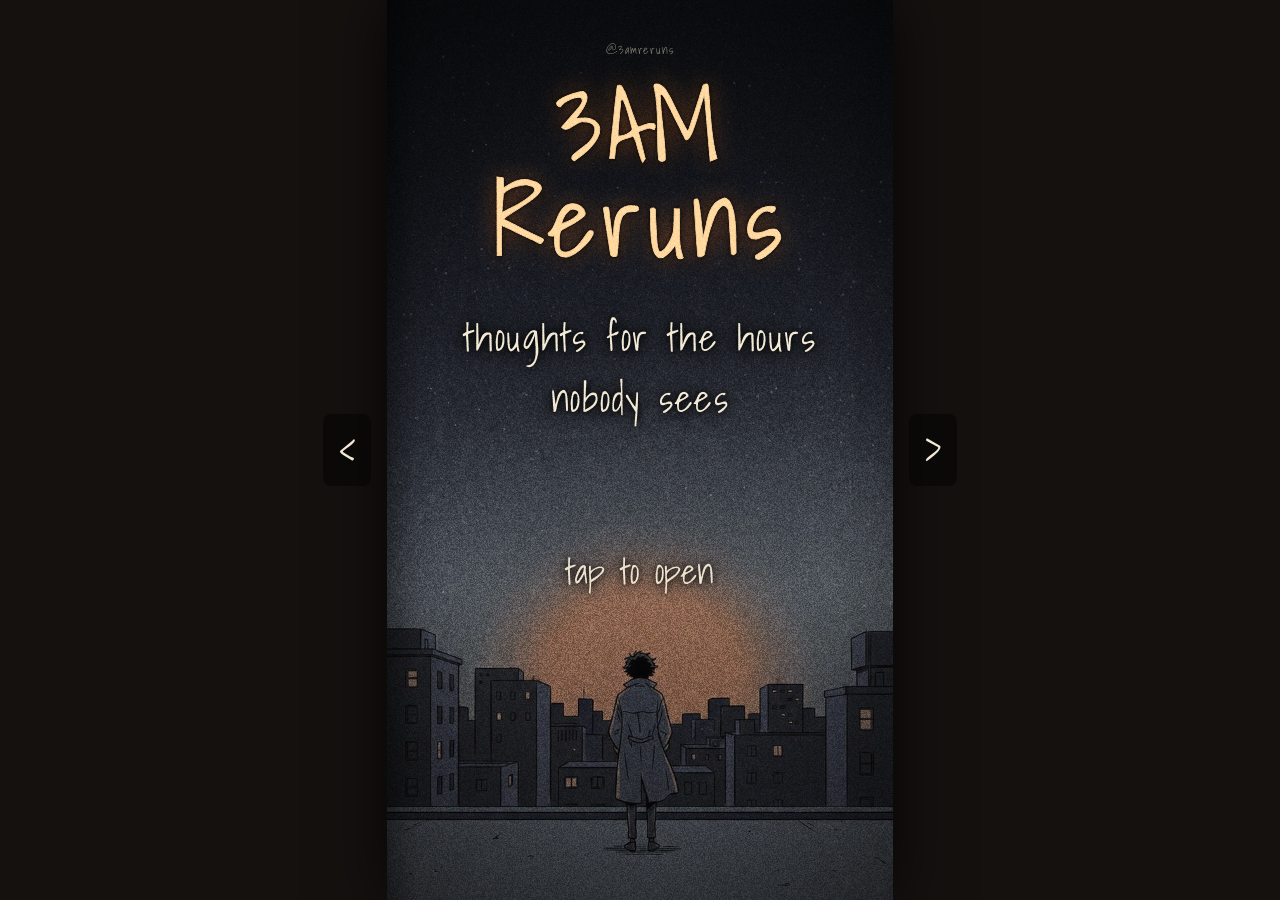
==== index.html @ 2e118e4c "Add 3AM Reruns flip book, vol1 Co-Authored-By: Claude Sonnet 5.5 <noreply@anthropic.com> Claude-Sess" ====
<!doctype html><meta charset="utf-8"><meta name="viewport" content="width=device-width,initial-scale=1"><title>3AM Reruns</title>
<meta http-equiv="refresh" content="0;url=vol1/"><a href="vol1/">Open the book</a>
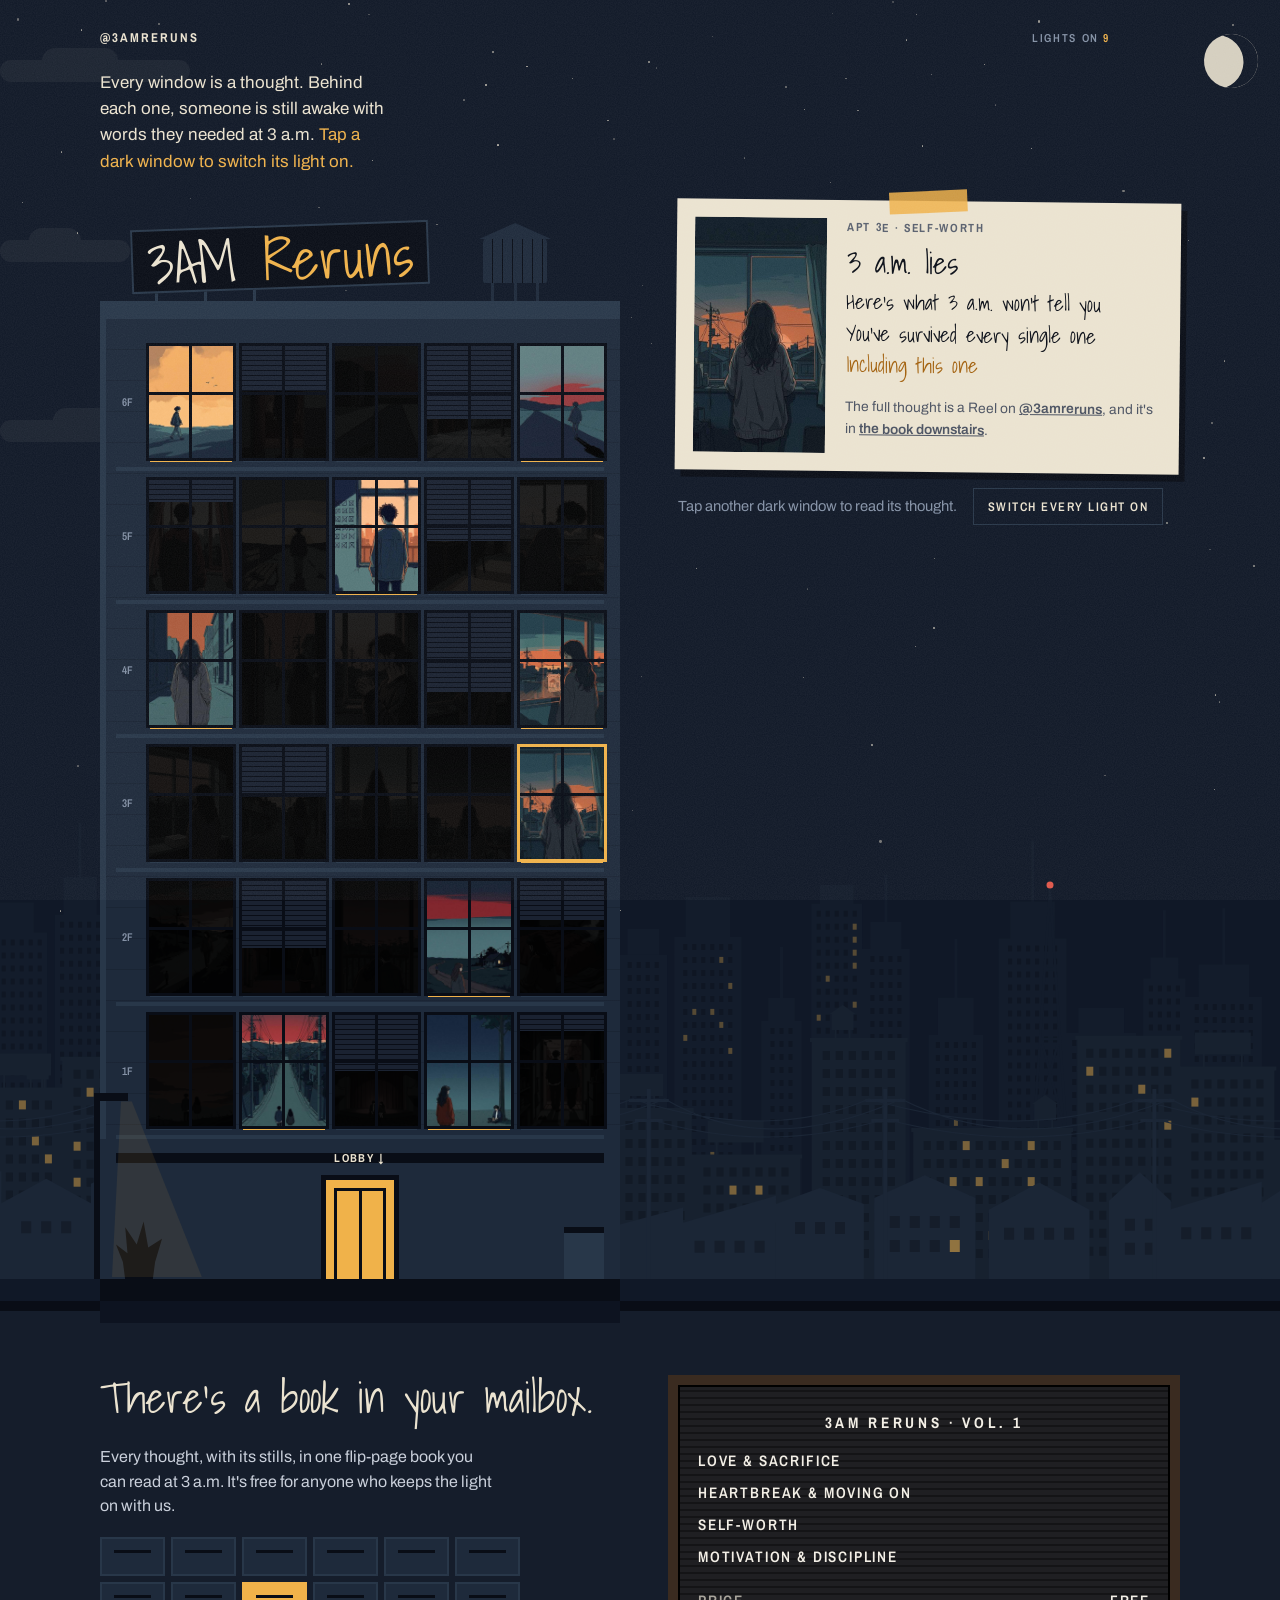
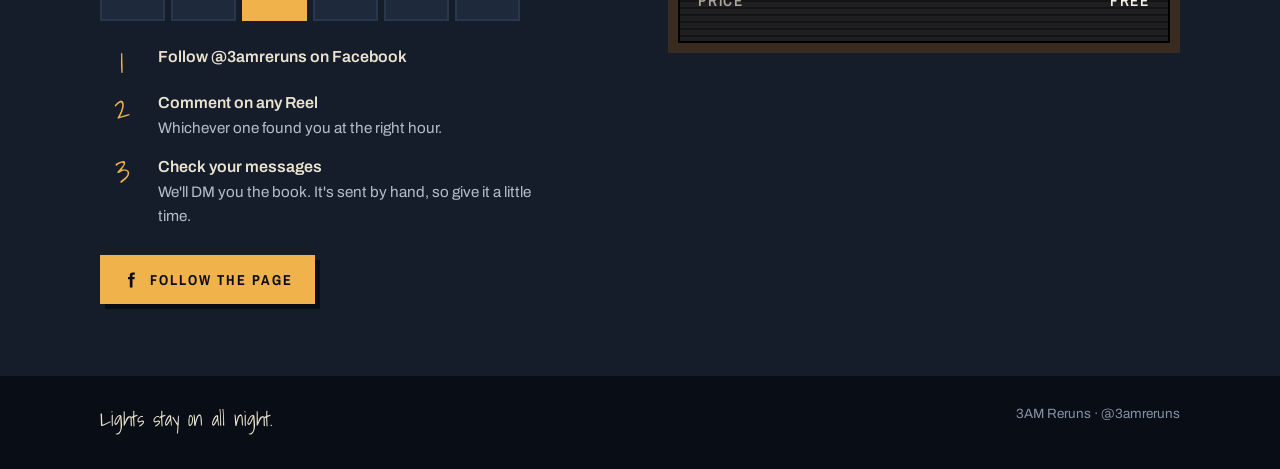
==== commit cf2721cd: "Add 3AM Reruns landing page at the site root Co-Authored-By: Claude Opus 5.5 (1M context) <noreply@a" ====
--- a/index.html
+++ b/index.html
@@ -1,2 +1,470 @@
-<!doctype html><meta charset="utf-8"><meta name="viewport" content="width=device-width,initial-scale=1"><title>3AM Reruns</title>
-<meta http-equiv="refresh" content="0;url=vol1/"><a href="vol1/">Open the book</a>
+<!doctype html>
+<html lang="en">
+<head>
+<meta charset="utf-8">
+<meta name="viewport" content="width=device-width,initial-scale=1,viewport-fit=cover">
+<meta property="og:title" content="3AM Reruns">
+<meta property="og:description" content="Every window holds a thought someone needed at 3 a.m. Follow @3amreruns and comment on a Reel to get the free book.">
+<title>3AM Reruns</title>
+<meta name="description" content="Every window holds a thought someone needed at 3 a.m. Follow @3amreruns and comment on a Reel to get the free book.">
+<link rel="preconnect" href="https://fonts.googleapis.com">
+<link rel="preconnect" href="https://fonts.gstatic.com" crossorigin>
+<link rel="stylesheet" href="https://fonts.googleapis.com/css2?family=Shadows+Into+Light&family=Archivo+Narrow:wght@500;600;700&family=Archivo:wght@400;500;600&display=swap">
+<style>
+/* Layout: one apartment block at night. The windows are the Reels; tap one and its tenant's note slides under your door. The lobby below holds the book. */
+:root{
+  --sky:#101827;      /* night sky, deep navy */
+  --wall:#1e2a3b;     /* building facade, slate */
+  --wall-hi:#283749;  /* lit edge of the facade */
+  --ink:#090d16;      /* window glass, shadows */
+  --paper:#ebe3d0;    /* notes, felt-board letters */
+  --lamp:#f0b24a;     /* the one warm accent: lamplight */
+  --mute:#8592a6;     /* secondary text */
+  --display:"Shadows Into Light","Segoe Print","Bradley Hand",cursive;
+  --body:"Archivo",system-ui,-apple-system,"Segoe UI",sans-serif;
+  --label:"Archivo Narrow","Arial Narrow",system-ui,sans-serif;
+  color-scheme:dark;
+}
+*{box-sizing:border-box}
+html{background:var(--sky)}
+body{background:var(--sky);color:var(--paper);font-family:var(--body);font-size:16px;line-height:1.55;overflow-x:hidden}
+body::after{content:"";position:fixed;inset:0;pointer-events:none;z-index:50;opacity:.07;
+  background-image:url("data:image/svg+xml,%3Csvg xmlns='http://www.w3.org/2000/svg' width='220' height='220'%3E%3Cfilter id='n'%3E%3CfeTurbulence type='fractalNoise' baseFrequency='.9' numOctaves='2' stitchTiles='stitch'/%3E%3CfeColorMatrix values='0 0 0 0 1 0 0 0 0 1 0 0 0 0 1 0 0 0 .9 0'/%3E%3C/filter%3E%3Crect width='100%25' height='100%25' filter='url(%23n)'/%3E%3C/svg%3E")}
+a{color:inherit}
+:focus-visible{outline:2px solid var(--lamp);outline-offset:3px}
+.gut{padding-left:max(16px,env(safe-area-inset-left,0px));padding-right:max(16px,env(safe-area-inset-right,0px))}
+.lbl{font-family:var(--label);font-weight:600;text-transform:uppercase;letter-spacing:.14em;font-size:.72rem;color:var(--mute)}
+
+/* ---------- Sky + intro ---------- */
+.night{position:relative;padding-block:28px 0}
+.backdrop{position:absolute;inset:0;overflow:hidden;pointer-events:none;z-index:0}
+.star{position:absolute;border-radius:50%;background:var(--paper);opacity:var(--o,.5);animation:twinkle var(--d,6s) ease-in-out var(--dl,0s) infinite}
+@keyframes twinkle{0%,100%{opacity:var(--o,.5)}50%{opacity:calc(var(--o,.5) * .25)}}
+.shoot{position:absolute;top:90px;left:62%;width:90px;height:1px;background:linear-gradient(90deg,transparent,var(--paper));opacity:0;transform:rotate(-24deg);animation:shoot 19s linear 6s infinite}
+@keyframes shoot{0%,94%{opacity:0;translate:0 0}95%{opacity:.7}100%{opacity:0;translate:-220px 98px}}
+.cloud{position:absolute;height:22px;background:var(--paper);opacity:.05;border-radius:22px;animation:drift var(--d,160s) linear infinite}
+.cloud::before{content:"";position:absolute;left:22%;top:-12px;width:40%;height:26px;border-radius:26px;background:inherit}
+@keyframes drift{from{transform:translateX(-30vw)}to{transform:translateX(130vw)}}
+.skyline{position:absolute;left:0;right:0;bottom:22px;height:460px;width:100%}
+.skyline .body,.skyline .pole{fill:var(--c)}
+.skyline .dark{fill:var(--ink);opacity:.35}
+.skyline .haze{--c:#131c2b}
+.skyline .mid{--c:#17212f}
+.skyline .near{--c:#1b2636}
+.skyline .haze .w{opacity:.3}
+.skyline .mid .w{opacity:.45}
+.skyline .lattice{fill:none;stroke:var(--c);stroke-width:2.5}
+.skyline .wire{fill:none;stroke:var(--c);stroke-width:1.2}
+.skyline .w{fill:var(--lamp);opacity:.55}
+.skyline .w.blink{animation:winblink var(--d,14s) steps(1) var(--dl,0s) infinite}
+@keyframes winblink{0%,60%{opacity:.55}61%,100%{opacity:0}}
+.skyline .beacon{fill:#e0574a;animation:beacon 2.6s ease-in-out infinite}
+@keyframes beacon{0%,100%{opacity:.85}50%{opacity:.1}}
+.night>.wrap{z-index:1}
+
+.moon{position:absolute;z-index:0;top:34px;right:max(22px,env(safe-area-inset-right,0px));width:54px;height:54px;border-radius:50%;background:var(--paper);box-shadow:inset -14px -4px 0 0 var(--sky);transform:rotate(-20deg);opacity:.9}
+.wrap{max-width:1080px;margin:0 auto;position:relative}
+.top{display:flex;justify-content:space-between;align-items:baseline;gap:12px;flex-wrap:wrap;padding-right:70px}
+.handle{font-family:var(--label);font-weight:700;letter-spacing:.16em;text-transform:uppercase;font-size:.8rem;color:var(--paper);text-decoration:none}
+.count{font-variant-numeric:tabular-nums}
+.count b{color:var(--lamp);font-weight:600}
+.intro{max-width:34ch;margin:22px 0 0;font-size:1.06rem;color:var(--paper);text-wrap:balance}
+.intro em{font-style:normal;color:var(--lamp)}
+
+/* ---------- Stage: building + note ---------- */
+.stage{display:grid;grid-template-columns:minmax(0,1fr);gap:28px;margin-top:26px;align-items:start}
+@media (min-width:860px){.stage{grid-template-columns:minmax(0,520px) minmax(0,1fr);gap:56px}.note-col{position:sticky;top:calc(24px + env(safe-area-inset-top,0px))}}
+
+.building{position:relative;max-width:520px;margin:0 auto;width:100%}
+.roof{position:relative;height:118px}
+.tower{position:absolute;right:14%;bottom:18px;width:64px;height:64px}
+.tower .tank{position:absolute;inset:0 0 18px;background:var(--wall);border-radius:6px 6px 2px 2px;
+  background-image:repeating-linear-gradient(90deg,transparent 0 9px,var(--ink) 9px 10px)}
+.tower .tank::before{content:"";position:absolute;left:-4px;right:-4px;top:-14px;height:16px;background:var(--wall);clip-path:polygon(50% 0,100% 100%,0 100%)}
+.tower .legs{position:absolute;left:8px;right:8px;bottom:0;height:18px;border-left:3px solid var(--wall);border-right:3px solid var(--wall);
+  background:linear-gradient(var(--wall),var(--wall)) center/3px 100% no-repeat}
+.sign{position:absolute;left:6%;bottom:16px;display:flex;flex-direction:column;align-items:flex-start}
+.sign h1{margin:0;font-family:var(--display);font-weight:400;font-size:clamp(2.6rem,9vw,3.6rem);line-height:.9;color:var(--paper);
+  padding:6px 14px 2px;background:var(--ink);border:2px solid var(--wall-hi);transform:rotate(-2deg)}
+.sign h1 span{color:var(--lamp)}
+.sign .posts{display:flex;gap:46px;margin-left:24px}
+.sign .posts i{display:block;width:3px;height:14px;background:var(--wall-hi)}
+.roof::after{content:"";position:absolute;left:0;right:0;bottom:0;height:18px;background:var(--wall-hi)}
+
+.facade{position:relative;background:var(--wall);padding:18px 16px 0;
+  background-image:linear-gradient(90deg,var(--wall-hi) 0 6px,transparent 6px),repeating-linear-gradient(180deg,transparent 0 30px,rgba(9,13,22,.18) 30px 31px)}
+.floor{display:grid;grid-template-columns:24px repeat(5,minmax(0,1fr));gap:9px;align-items:center;padding-block:9px;border-bottom:4px solid var(--wall-hi)}
+.floor .fl{font-family:var(--label);font-weight:600;font-size:.7rem;color:var(--mute);text-align:center;letter-spacing:.05em}
+.win{position:relative;aspect-ratio:3/4;max-width:100%;padding:0;border:0;border-radius:0;background:var(--ink);cursor:pointer;overflow:hidden;
+  box-shadow:0 0 0 3px var(--ink),0 5px 0 -1px var(--wall-hi)}
+.win img{position:absolute;inset:0;width:100%;height:100%;object-fit:cover;filter:brightness(.13) saturate(.25);transition:filter .5s ease}
+.win::before{content:"";position:absolute;inset:0;z-index:2;pointer-events:none;
+  background:linear-gradient(var(--ink),var(--ink)) 50% 0/3px 100% no-repeat,linear-gradient(var(--ink),var(--ink)) 0 42%/100% 3px no-repeat}
+.win::after{content:"";position:absolute;left:0;right:0;top:0;height:var(--blind,0%);background:repeating-linear-gradient(180deg,#1a2231 0 4px,var(--ink) 4px 5px);z-index:1;transition:height .4s ease}
+.win.on img{filter:none}
+.win.on::after{height:0}
+.win.on{box-shadow:0 0 0 3px var(--ink),0 5px 0 -1px var(--lamp)}
+.win.cur{box-shadow:0 0 0 3px var(--lamp),0 5px 0 -1px var(--lamp)}
+.win:hover:not(.on) img{filter:brightness(.3) saturate(.4)}
+.win.flick img{animation:flick .42s steps(1) 1}
+@keyframes flick{0%{filter:brightness(.13)}25%{filter:none}45%{filter:brightness(.2)}65%{filter:none}}
+
+.ground{position:relative;background:var(--wall);padding:14px 16px 0;display:grid;grid-template-columns:1fr auto 1fr;align-items:end;gap:12px}
+.awning{grid-column:1/-1;height:10px;background:var(--ink)}
+.door{width:78px;height:104px;background:var(--lamp);position:relative;border:5px solid var(--ink);border-bottom:0}
+.door::before{content:"";position:absolute;inset:8px 8px 0;border:3px solid var(--ink);border-bottom:0;
+  background:linear-gradient(var(--ink),var(--ink)) 50% 0/3px 100% no-repeat}
+.door b{position:absolute;top:-30px;left:50%;transform:translateX(-50%);font-family:var(--label);font-weight:700;font-size:.72rem;letter-spacing:.12em;color:var(--paper);white-space:nowrap}
+.plant{justify-self:start;width:46px;height:58px;background:var(--ink);clip-path:polygon(20% 100%,80% 100%,85% 70%,100% 30%,70% 45%,60% 0,45% 40%,20% 10%,25% 55%,0 40%,15% 70%)}
+.box{justify-self:end;width:40px;height:52px;background:var(--wall-hi);border-top:6px solid var(--ink)}
+.street{height:22px;background:var(--ink);box-shadow:0 22px 0 0 #0d1320}
+.lamp-post{position:absolute;left:-6px;bottom:22px;width:6px;height:180px;background:var(--ink)}
+.lamp-post::before{content:"";position:absolute;top:-6px;left:0;width:34px;height:8px;background:var(--ink)}
+.lamp-post::after{content:"";position:absolute;top:2px;left:18px;width:90px;height:176px;background:var(--lamp);opacity:.09;clip-path:polygon(10% 0,22% 0,100% 100%,0 100%)}
+
+/* ---------- Note under the door ---------- */
+.note{position:relative;background:var(--paper);color:var(--ink);display:grid;grid-template-columns:minmax(0,132px) minmax(0,1fr);gap:20px;padding:18px;transform:rotate(.6deg);
+  box-shadow:6px 7px 0 0 var(--ink)}
+.note::before{content:"";position:absolute;top:-10px;left:42%;width:78px;height:22px;background:var(--lamp);opacity:.85;transform:rotate(-3deg)}
+.note .still{aspect-ratio:9/16;max-width:100%;background:var(--ink);overflow:hidden}
+.note .still img{width:100%;height:100%;object-fit:cover;display:block}
+.note .meta{display:flex;flex-direction:column;gap:10px;min-width:0}
+.note .apt{font-family:var(--label);font-weight:700;font-size:.74rem;letter-spacing:.14em;text-transform:uppercase;color:#59606e}
+.note h2{margin:0;font-family:var(--display);font-weight:400;font-size:1.9rem;line-height:1.05}
+.note .lines{margin:0;padding:0;list-style:none;font-family:var(--display);font-size:1.32rem;line-height:1.3;display:flex;flex-direction:column;gap:4px}
+.note .lines li:last-child{color:#a2600c}
+.note .more{margin-top:auto;font-size:.86rem;color:#4b5261}
+.note .more a{font-weight:600}
+.hint{margin:16px 2px 0;font-size:.92rem;color:var(--mute);display:flex;gap:16px;flex-wrap:wrap;align-items:center}
+.btn-ghost{font:600 .78rem var(--label);letter-spacing:.12em;text-transform:uppercase;background:none;color:var(--paper);border:1.5px solid var(--wall-hi);padding:9px 14px;cursor:pointer}
+.btn-ghost:hover{border-color:var(--lamp);color:var(--lamp)}
+@media (max-width:420px){.note{grid-template-columns:minmax(0,96px) minmax(0,1fr);gap:14px;padding:14px}.note h2{font-size:1.6rem}.note .lines{font-size:1.18rem}}
+
+/* ---------- Lobby ---------- */
+.lobby{background:#151d2b;margin-top:0;padding-block:64px 72px;border-top:10px solid var(--ink)}
+.lobby .wrap{display:grid;grid-template-columns:minmax(0,1fr);gap:40px}
+@media (min-width:860px){.lobby .wrap{grid-template-columns:minmax(0,1fr) minmax(0,1fr);gap:56px;align-items:start}}
+.lobby h3{margin:0 0 6px;font-family:var(--display);font-weight:400;font-size:clamp(2rem,6vw,2.7rem);line-height:1.05;color:var(--paper);text-wrap:balance}
+.lobby p{margin:0;max-width:44ch;color:#c9cfda}
+
+.board{background:#1a1a1c;padding:22px 20px 26px;border:10px solid #3a2b20;box-shadow:inset 0 0 0 2px #000;
+  background-image:repeating-linear-gradient(180deg,#1f1f22 0 5px,#141416 5px 7px)}
+.board .row{display:flex;justify-content:space-between;gap:12px;font-family:var(--label);font-weight:600;text-transform:uppercase;letter-spacing:.12em;color:#f3efe6;font-size:clamp(.78rem,2.6vw,.95rem);line-height:2.1}
+.board .row span:last-child{font-variant-numeric:tabular-nums;color:#f3efe6}
+.board .row.head{justify-content:center;font-weight:700;letter-spacing:.24em;margin-bottom:6px}
+.board .row.gap{height:12px}
+.board .row.dim{color:#a9a59c}
+
+.mail{display:flex;flex-direction:column;gap:18px}
+.boxes{display:grid;grid-template-columns:repeat(6,minmax(0,1fr));gap:6px;max-width:420px}
+.boxes i{aspect-ratio:5/3;background:var(--wall);border:2px solid var(--wall-hi);position:relative}
+.boxes i::after{content:"";position:absolute;left:20%;right:20%;top:30%;height:3px;background:var(--ink)}
+.boxes i.yours{background:var(--lamp);border-color:var(--lamp)}
+.boxes i.yours::after{background:var(--ink)}
+.steps{list-style:none;margin:6px 0 0;padding:0;display:flex;flex-direction:column;gap:14px;max-width:460px}
+.steps li{display:grid;grid-template-columns:44px minmax(0,1fr);gap:14px;align-items:start}
+.steps .n{font-family:var(--display);font-size:2rem;line-height:1;color:var(--lamp);text-align:center}
+.steps strong{display:block;font-weight:600;color:var(--paper)}
+.steps span{color:#b6bdca;font-size:.95rem}
+.cta{display:inline-flex;align-items:center;gap:10px;align-self:flex-start;margin-top:8px;background:var(--lamp);color:var(--ink);text-decoration:none;
+  font:700 .9rem var(--label);letter-spacing:.14em;text-transform:uppercase;padding:15px 22px;box-shadow:5px 5px 0 0 var(--ink);transition:transform .15s ease,box-shadow .15s ease}
+.cta:hover{transform:translate(-2px,-2px);box-shadow:7px 7px 0 0 var(--ink)}
+.cta svg{width:18px;height:18px}
+
+@media (max-width:859px){
+  .mail{align-items:center;text-align:center}
+  .mail p{margin-inline:auto}
+  .boxes{width:100%;margin-inline:auto}
+  .steps{text-align:left;width:fit-content;max-width:100%;margin-inline:auto}
+  .cta{align-self:center}
+}
+footer{padding-block:28px 34px;background:var(--ink);color:var(--mute);font-size:.84rem}
+footer .wrap{display:flex;justify-content:space-between;gap:12px;flex-wrap:wrap}
+footer .sig{font-family:var(--display);font-size:1.25rem;color:var(--paper)}
+
+@media (max-width:640px){.moon{top:10px;width:40px;height:40px;box-shadow:inset -10px -3px 0 0 var(--sky)}.lamp-post{display:none}}
+@media (prefers-reduced-motion:reduce){*{transition:none!important;animation:none!important}}
+</style>
+<style>html{color-scheme:dark}body{margin:0}img{max-width:100%}[hidden]{display:none!important}:root{padding-top:env(safe-area-inset-top,0px);padding-bottom:env(safe-area-inset-bottom,0px)}</style>
+</head>
+<body>
+
+
+<div class="night gut">
+  <div class="backdrop" id="backdrop" aria-hidden="true"></div>
+  <div class="moon" aria-hidden="true"></div>
+  <div class="wrap">
+    <div class="top">
+      <a class="handle" href="https://www.facebook.com/3amreruns" target="_blank" rel="noopener">@3amreruns</a>
+      <span class="lbl count" aria-live="polite">Lights on <b id="lit">0</b></span>
+    </div>
+    <p class="intro">Every window is a thought. Behind each one, someone is still awake with words they needed at 3 a.m. <em>Tap a dark window to switch its light on.</em></p>
+
+    <div class="stage">
+      <div class="building" role="group" aria-label="The building: one thought in each apartment">
+        <div class="roof" aria-hidden="false">
+          <div class="sign"><h1>3AM <span>Reruns</span></h1><div class="posts" aria-hidden="true"><i></i><i></i><i></i></div></div>
+          <div class="tower" aria-hidden="true"><div class="tank"></div><div class="legs"></div></div>
+        </div>
+        <div class="facade" id="facade"></div>
+        <div class="ground" aria-hidden="true">
+          <div class="awning"></div>
+          <div class="plant"></div>
+          <div class="door"><b>LOBBY ↓</b></div>
+          <div class="box"></div>
+        </div>
+        <div class="street" aria-hidden="true"></div>
+        <div class="lamp-post" aria-hidden="true"></div>
+      </div>
+
+      <div class="note-col">
+        <article class="note" id="note" aria-live="polite">
+          <div class="still"><img id="n-img" alt=""></div>
+          <div class="meta">
+            <div class="apt" id="n-apt"></div>
+            <h2 id="n-title"></h2>
+            <ul class="lines" id="n-lines"></ul>
+            <p class="more" id="n-more">The full thought is a Reel on <a href="https://www.facebook.com/3amreruns" target="_blank" rel="noopener">@3amreruns</a>, and it's in <a href="#lobby">the book downstairs</a>.</p>
+          </div>
+        </article>
+        <div class="hint">
+          <span id="hint-text">Tap another dark window to read its thought.</span>
+          <button class="btn-ghost" id="all" type="button">Switch every light on</button>
+        </div>
+      </div>
+    </div>
+  </div>
+</div>
+
+<section class="lobby gut" id="lobby" aria-labelledby="lobby-h">
+  <div class="wrap">
+    <div class="mail">
+      <h3 id="lobby-h">There's a book in your mailbox.</h3>
+      <p>Every thought, with its stills, in one flip-page book you can read at 3 a.m. It's free for anyone who keeps the light on with us.</p>
+      <div class="boxes" aria-hidden="true"><i></i><i></i><i></i><i></i><i></i><i></i><i></i><i></i><i class="yours"></i><i></i><i></i><i></i></div>
+      <ol class="steps">
+        <li><span class="n">1</span><div><strong>Follow @3amreruns on Facebook</strong></div></li>
+        <li><span class="n">2</span><div><strong>Comment on any Reel</strong><span>Whichever one found you at the right hour.</span></div></li>
+        <li><span class="n">3</span><div><strong>Check your messages</strong><span>We'll DM you the book. It's sent by hand, so give it a little time.</span></div></li>
+      </ol>
+      <a class="cta" href="https://www.facebook.com/3amreruns" target="_blank" rel="noopener">
+        <svg viewBox="0 0 24 24" fill="currentColor" aria-hidden="true"><path d="M14 8V6.2c0-.8.2-1.2 1.4-1.2H17V2h-2.6C11.3 2 10.4 3.6 10.4 6v2H8v3h2.4v11H14V11h2.6l.4-3z"/></svg>
+        Follow the page
+      </a>
+    </div>
+    <div class="board" aria-label="Building directory: the chapters of the book">
+      <div class="row head">3AM Reruns · Vol. 1</div>
+      <div class="row"><span>Love &amp; Sacrifice</span></div>
+      <div class="row"><span>Heartbreak &amp; Moving On</span></div>
+      <div class="row"><span>Self-Worth</span></div>
+      <div class="row"><span>Motivation &amp; Discipline</span></div>
+      <div class="row gap"></div>
+      <div class="row dim"><span>Price</span><span>Free</span></div>
+    </div>
+  </div>
+</section>
+
+<footer class="gut">
+  <div class="wrap">
+    <span class="sig">Lights stay on all night.</span>
+    <span>3AM Reruns · @3amreruns</span>
+  </div>
+</footer>
+
+<script>
+const POEMS = [{"id":"01","theme":"Self-worth","title":"Nobody is coming","lines":["That sounds sad","Until you realize what it means","You're free"]},{"id":"02","theme":"Self-worth","title":"Wrong room","lines":["You were just in the wrong room","The right room won't ask you to shrink","Their too much is someone's enough"]},{"id":"03","theme":"Self-worth","title":"Why you stayed","lines":["That wasn't love","It was erosion","The right person won't need convincing"]},{"id":"04","theme":"Heartbreak","title":"The trailer","lines":["The real movie showed up later","And you stayed anyway","Stop grieving a trailer"]},{"id":"05","theme":"Heartbreak","title":"Closure","lines":["So write your own","And let the last line be:","I chose me"]},{"id":"06","theme":"Heartbreak","title":"Nobody claps","lines":["You laugh again without checking their story","Nobody claps","But that's the day you won"]},{"id":"07","theme":"Heartbreak","title":"The lesson","lines":["Some people come as lessons","They teach you what you'll never accept again","Thank them. Then block them."]},{"id":"08","theme":"Success","title":"Recipe for success","lines":["Stay quiet while it's working","Let them call it luck","You'll know it was a thousand Tuesdays"]},{"id":"09","theme":"Discipline","title":"The guest","lines":["Discipline lives here","It does the dishes on the days you don't feel like it","Stop waiting for the guest"]},{"id":"10","theme":"Success","title":"Overnight","lines":["Then they call it overnight","Let them talk","Overnight took six years of nights"]},{"id":"11","theme":"Heartbreak","title":"Reading it right","lines":["It went exactly like them","You just read it with hope","Tonight, read it like a stranger would"]},{"id":"12","theme":"Self-worth","title":"The discount","lines":["And you've been charging nothing","Raise your price","Watch who suddenly can't afford you"]},{"id":"13","theme":"Discipline","title":"Future you","lines":["Tired of nobody noticing","Future you is smiling right now","Because they know you didn't quit"]},{"id":"14","theme":"Heartbreak","title":"The first call","lines":["So tell someone else","Then someone else again","One day they won't even be second"]},{"id":"15","theme":"Self-worth","title":"Age seven","lines":["Every \"I'm so stupid\"","Every \"I'm not enough\"","She's still listening"]},{"id":"16","theme":"Success","title":"The quiet year","lines":["They'll ask where you went","Don't explain","Let them find out with everyone else"]},{"id":"17","theme":"Heartbreak","title":"Almost","lines":["Because you finish their sentences","Stop finishing them","Almost is just a polite no"]},{"id":"18","theme":"Discipline","title":"Kept promises","lines":["Each one teaches you something","That your word means nothing","Confidence is just promises kept"]},{"id":"19","theme":"Self-worth","title":"Who goes quiet","lines":["Some are just keeping score","Keep winning anyway","Their silence is the loudest applause"]},{"id":"20","theme":"Self-worth","title":"3 a.m. lies","lines":["Here's what 3 a.m. won't tell you","You've survived every single one","Including this one"]},{"id":"21","theme":"Heartbreak","title":"Done loving alone","lines":["It still wasn't enough to keep you","I'm not sorry I loved you","I'm just done loving for two"]},{"id":"22","theme":"Heartbreak","title":"My fingers remember","lines":["My fingers still remember it","Healing isn't a straight line","Some nights it still leads back to you"]},{"id":"23","theme":"Love","title":"Staying","lines":["Some days leaving looks easier","But easy was never the promise","Staying is the love story nobody films"]},{"id":"24","theme":"Heartbreak","title":"The porch light","lines":["So you never had to hurry home","Tonight I turned it off","Not to punish you, just to sleep"]},{"id":"25","theme":"Heartbreak","title":"Your side","lines":["And I'm still not okay","I still sleep on my side of the bed","Like your side is still yours"]},{"id":"26","theme":"Love","title":"What it costs","lines":["People call that losing yourself","I call it choosing you","What costs nothing is worth nothing"]},{"id":"27","theme":"Discipline","title":"Luck","lines":["And they'll call it luck","Let them","Luck doesn't wake up at 5 a.m."]},{"id":"28","theme":"Self-worth","title":"Your circle","lines":["Then notice who still calls","That's your circle","Everyone else was an audience"]},{"id":"29","theme":"Self-worth","title":"Stopped bending","lines":["Now you have boundaries","And suddenly you've \"changed\"","You just stopped bending"]},{"id":"30","theme":"Success","title":"Someday","lines":["Someday you'll say what you mean","Someday isn't on any calendar","Today is"]}];
+const LIT0 = ["20","01","08","24","15","27","11","29","05"];
+const facade = document.getElementById('facade');
+const units = "ABCDE";
+const wins = {};
+let cur = null;
+const reduce = matchMedia('(prefers-reduced-motion: reduce)').matches;
+const blinds = [0,40,0,65,0,20,0,0,55,0,30,0,0,70,0,0,45,0,0,25,0,60,0,0,35,0,0,50,0,15];
+
+for (let f = 0; f < 6; f++) {
+  const row = document.createElement('div');
+  row.className = 'floor';
+  const floorNo = 6 - f;
+  row.innerHTML = `<span class="fl" aria-hidden="true">${floorNo}F</span>`;
+  for (let u = 0; u < 5; u++) {
+    const i = f * 5 + u, p = POEMS[i];
+    p.apt = floorNo + units[u];
+    const b = document.createElement('button');
+    b.type = 'button';
+    b.className = 'win';
+    b.id = 'w' + p.id;
+    b.style.setProperty('--blind', blinds[i] + '%');
+    b.setAttribute('aria-label', `Apartment ${p.apt}: ${p.title}`);
+    b.innerHTML = `<img src="img/${p.id}.jpg" alt="" loading="${f < 3 ? 'eager' : 'lazy'}" decoding="async">`;
+    b.addEventListener('click', () => open(p, true));
+    row.appendChild(b);
+    wins[p.id] = b;
+  }
+  facade.appendChild(row);
+}
+
+const litCount = () => document.querySelectorAll('.win.on').length;
+function updateCount() {
+  const n = litCount();
+  document.getElementById('lit').textContent = n;
+  if (n === POEMS.length) {
+    document.getElementById('hint-text').innerHTML = 'Every light is on. The whole building is in <a href="#lobby">the book downstairs</a>.';
+    document.getElementById('all').hidden = true;
+  }
+}
+function light(id, animate) {
+  const w = wins[id];
+  if (w.classList.contains('on')) return;
+  w.classList.add('on');
+  w.setAttribute('aria-pressed', 'true');
+  if (animate && !reduce) { w.classList.remove('flick'); void w.offsetWidth; w.classList.add('flick'); }
+}
+function open(p, fromTap) {
+  light(p.id, fromTap);
+  if (cur) cur.classList.remove('cur');
+  cur = wins[p.id]; cur.classList.add('cur');
+  document.getElementById('n-img').src = `img/${p.id}.jpg`;
+  document.getElementById('n-apt').textContent = `Apt ${p.apt} · ${p.theme}`;
+  document.getElementById('n-title').textContent = p.title;
+  const ul = document.getElementById('n-lines');
+  ul.innerHTML = '';
+  p.lines.forEach(l => { const li = document.createElement('li'); li.textContent = l; ul.appendChild(li); });
+  updateCount();
+  if (fromTap && matchMedia('(max-width: 859px)').matches) {
+    const r = document.getElementById('note').getBoundingClientRect();
+    if (r.top > innerHeight - 120) document.getElementById('note').scrollIntoView({behavior: reduce ? 'auto' : 'smooth', block: 'center'});
+  }
+}
+
+document.getElementById('all').addEventListener('click', () => {
+  const dark = POEMS.filter(p => !wins[p.id].classList.contains('on'));
+  let delay = 0;
+  if (matchMedia('(max-width: 859px)').matches) {
+    document.querySelector('.building').scrollIntoView({behavior: reduce ? 'auto' : 'smooth', block: 'start'});
+    delay = reduce ? 0 : 600;
+  }
+  dark.forEach((p, k) => setTimeout(() => { light(p.id, true); updateCount(); }, delay + (reduce ? 0 : k * 90)));
+});
+document.addEventListener('click', e => {
+  if (!e.target.closest('a[href="#lobby"]')) return;
+  e.preventDefault();
+  document.getElementById('lobby').scrollIntoView({behavior: reduce ? 'auto' : 'smooth'});
+});
+Object.values(wins).forEach(w => w.setAttribute('aria-pressed', 'false'));
+LIT0.forEach(id => light(id, false));
+open(POEMS.find(p => p.id === '20'), false);
+
+
+
+(function backdrop(){
+  const bd = document.getElementById('backdrop');
+  const H = Math.max(document.querySelector('.night').offsetHeight, 900);
+  const rnd = (a,b) => a + Math.random()*(b-a);
+  const frag = document.createDocumentFragment();
+  for (let i = 0; i < 90; i++) {
+    const s = document.createElement('i');
+    const top = Math.pow(Math.random(), 1.6) * H * .7;
+    const size = Math.random() < .8 ? rnd(1,1.8) : rnd(2,2.6);
+    s.className = 'star';
+    s.style.cssText = `left:${rnd(0,100)}%;top:${top}px;width:${size}px;height:${size}px;--o:${rnd(.25,.75).toFixed(2)};--d:${rnd(4,10).toFixed(1)}s;--dl:-${rnd(0,10).toFixed(1)}s`;
+    frag.appendChild(s);
+  }
+  [[60,190,170],[240,130,230],[420,240,300]].forEach(([top,w,d],k) => {
+    const c = document.createElement('i');
+    c.className = 'cloud';
+    c.style.cssText = `top:${top}px;left:0;width:${w}px;--d:${d}s;animation-delay:-${k*70}s`;
+    frag.appendChild(c);
+  });
+  const sh = document.createElement('i'); sh.className = 'shoot'; frag.appendChild(sh);
+
+  // skyline: three flat layers (haze towers, mid offices, near houses + utility poles)
+  const NS = 'http://www.w3.org/2000/svg';
+  const svg = document.createElementNS(NS, 'svg');
+  svg.setAttribute('class', 'skyline');
+  svg.setAttribute('viewBox', '0 0 1600 460');
+  svg.setAttribute('preserveAspectRatio', 'xMidYMax slice');
+  const el = (tag, attrs, parent) => { const n = document.createElementNS(NS, tag); for (const k in attrs) n.setAttribute(k, attrs[k]); (parent || svg).appendChild(n); return n; };
+  let seed = 11; const pr = () => (seed = (seed * 16807) % 2147483647) / 2147483647;
+  const R = (x, y, w, h) => `M${x.toFixed(1)} ${y.toFixed(1)}h${w.toFixed(1)}v${h.toFixed(1)}h${(-w).toFixed(1)}z`;
+  const B = 460;
+
+  function layer(name, opts) {
+    const g = el('g', {class: 'layer ' + name});
+    let body = '', dark = '';
+    const lit = [];
+    const windows = (x, y, w, h, cw, ch, gx, gy, rate) => {
+      const cols = Math.floor((w - gx) / (cw + gx)), rows = Math.floor((h - gy * 2) / (ch + gy));
+      const ox = x + (w - cols * (cw + gx) + gx) / 2;
+      for (let r = 0; r < rows; r++) for (let c = 0; c < cols; c++) {
+        const wx = ox + c * (cw + gx), wy = y + gy + r * (ch + gy);
+        if (pr() < rate) lit.push([wx, wy, cw, ch]); else dark += R(wx, wy, cw, ch);
+      }
+    };
+    let x = opts.start;
+    while (x < 1640) {
+      const t = opts.pick();
+      const w = t.w(), h = t.h(), y = B - h;
+      body += R(x, y, w, h);
+      const rate = [0, .03, .08, .16][Math.floor(pr() * 4)];
+      if (t.kind === 'tower') {
+        const sw = w * .66, sh = 18 + pr() * 22;
+        body += R(x + (w - sw) / 2, y - sh, sw, sh);
+        if (pr() < .6) body += R(x + w / 2 - 1.5, y - sh - 40 - pr() * 30, 3, 40 + 30);
+        windows(x, y, w, h, 4, 6, 5, 7, rate);
+      } else if (t.kind === 'office') {
+        if (pr() < .5) { // water tank on legs
+          const tx = x + 8 + pr() * (w - 40);
+          body += R(tx, y - 24, 22, 16) + `M${tx - 2} ${y - 24}l13 -9l13 9z` + R(tx + 3, y - 8, 2, 8) + R(tx + 17, y - 8, 2, 8);
+        }
+        if (pr() < .35) { // billboard frame
+          const bx = x + 6 + pr() * (w - 70);
+          body += R(bx, y - 34, 56, 22) + R(bx + 8, y - 12, 2, 12) + R(bx + 46, y - 12, 2, 12);
+        }
+        body += R(x - 2, y, w + 4, 4);
+        windows(x, y + 4, w, h - 4, 7, 9, 6, 9, rate);
+      } else { // house: slanted or gable roof, AC unit
+        const peak = 14 + pr() * 16;
+        body += pr() < .5 ? `M${x} ${y}L${x + w / 2} ${y - peak}L${x + w} ${y}z` : `M${x} ${y}L${x + w} ${y - peak}L${x + w} ${y}z`;
+        if (pr() < .5) body += R(x + w * .65, y + 10, 12, 9);
+        windows(x, y + 6, w, h - 6, 10, 12, 10, 12, rate * 1.6);
+      }
+      x += w + (pr() < opts.gapChance ? 4 + pr() * 18 : 0);
+    }
+    el('path', {d: body, class: 'body'}, g);
+    el('path', {d: dark, class: 'dark'}, g);
+    lit.forEach(([wx, wy, cw, ch]) => {
+      const r = el('rect', {x: wx.toFixed(1), y: wy.toFixed(1), width: cw, height: ch, class: 'w'}, g);
+      if (pr() < .15) { r.classList.add('blink'); r.style.setProperty('--d', (10 + pr() * 16).toFixed(1) + 's'); r.style.setProperty('--dl', '-' + (pr() * 20).toFixed(1) + 's'); }
+    });
+    return g;
+  }
+
+  layer('haze', {start: -10, gapChance: .55, pick: () => ({kind: 'tower', w: () => 34 + pr() * 46, h: () => 230 + pr() * 190})});
+  // radio tower with a slow red beacon
+  const rg = el('g', {class: 'layer haze'});
+  const tx = 1210, top = 70;
+  el('path', {class: 'lattice', d: `M${tx - 26} ${B}L${tx} ${top}L${tx + 26} ${B}M${tx - 20} ${B - 70}h40M${tx - 15} ${B - 150}h30M${tx - 9} ${B - 240}h18M${tx - 5} ${B - 310}h10M${tx - 20} ${B - 70}L${tx + 15} ${B - 150}M${tx + 20} ${B - 70}L${tx - 15} ${B - 150}M${tx - 15} ${B - 150}L${tx + 9} ${B - 240}M${tx + 15} ${B - 150}L${tx - 9} ${B - 240}`}, rg);
+  el('circle', {cx: tx, cy: top - 4, r: 3.5, class: 'beacon'});
+  layer('mid', {start: -30, gapChance: .35, pick: () => ({kind: 'office', w: () => 70 + pr() * 90, h: () => 120 + pr() * 150})});
+  const near = layer('near', {start: -20, gapChance: .5, pick: () => ({kind: 'house', w: () => 60 + pr() * 70, h: () => 46 + pr() * 60})});
+  // utility poles and sagging wires
+  let wires = '', poles = '';
+  const px = [];
+  for (let p = 40; p < 1640; p += 230 + pr() * 60) px.push(p);
+  px.forEach(p => { poles += R(p, B - 190, 4, 190) + R(p - 18, B - 180, 40, 3) + R(p - 12, B - 160, 28, 3); });
+  for (let i = 0; i < px.length - 1; i++) {
+    const a = px[i] + 2, b = px[i + 1] + 2, m = (a + b) / 2;
+    [[-180, 22], [-180 + 0, 30], [-160, 18]].forEach(([yy, sag], k) => {
+      const off = k === 1 ? 16 : k === 0 ? -16 : 0;
+      wires += `M${a + off} ${B + yy}Q${m} ${B + yy + sag * 2} ${b + off} ${B + yy}`;
+    });
+  }
+  el('path', {d: poles, class: 'pole'}, near);
+  el('path', {d: wires, class: 'wire'}, near);
+  frag.appendChild(svg);
+  bd.appendChild(frag);
+})();
+</script>
+
+</body>
+</html>
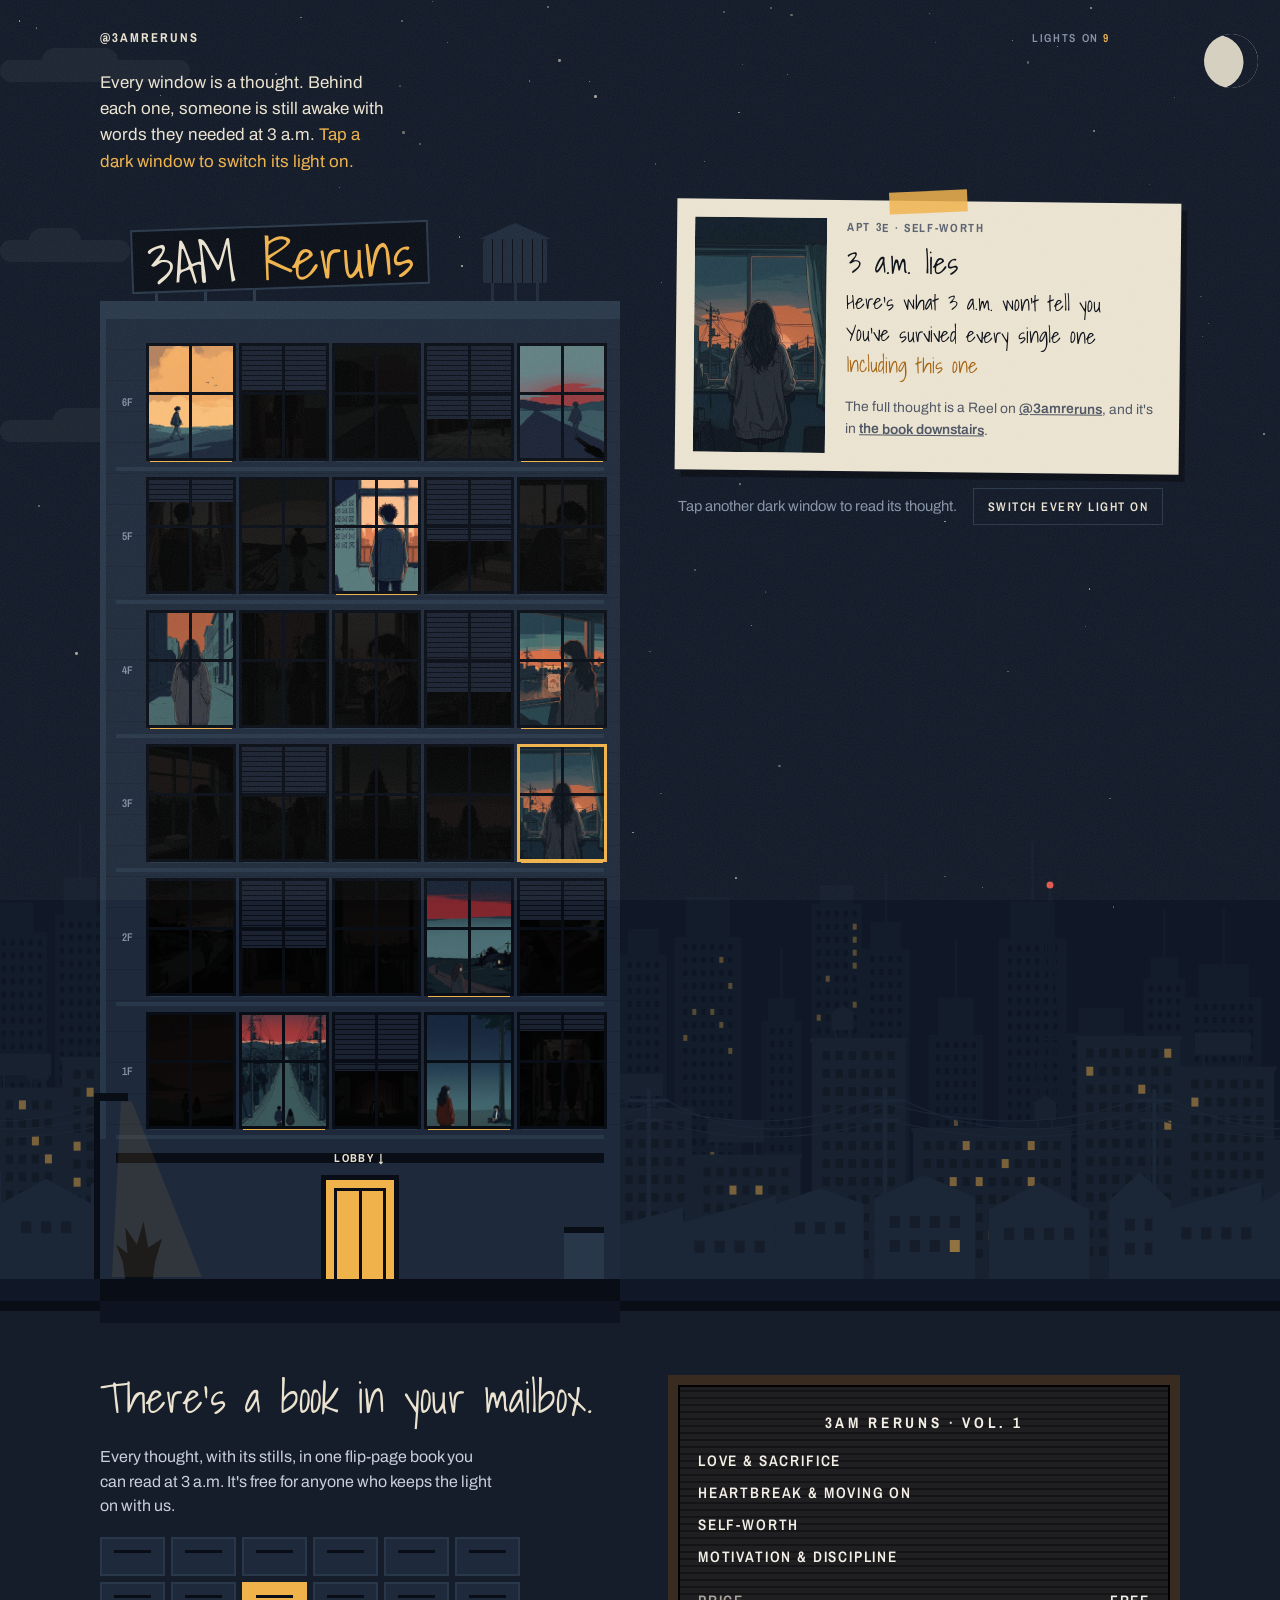
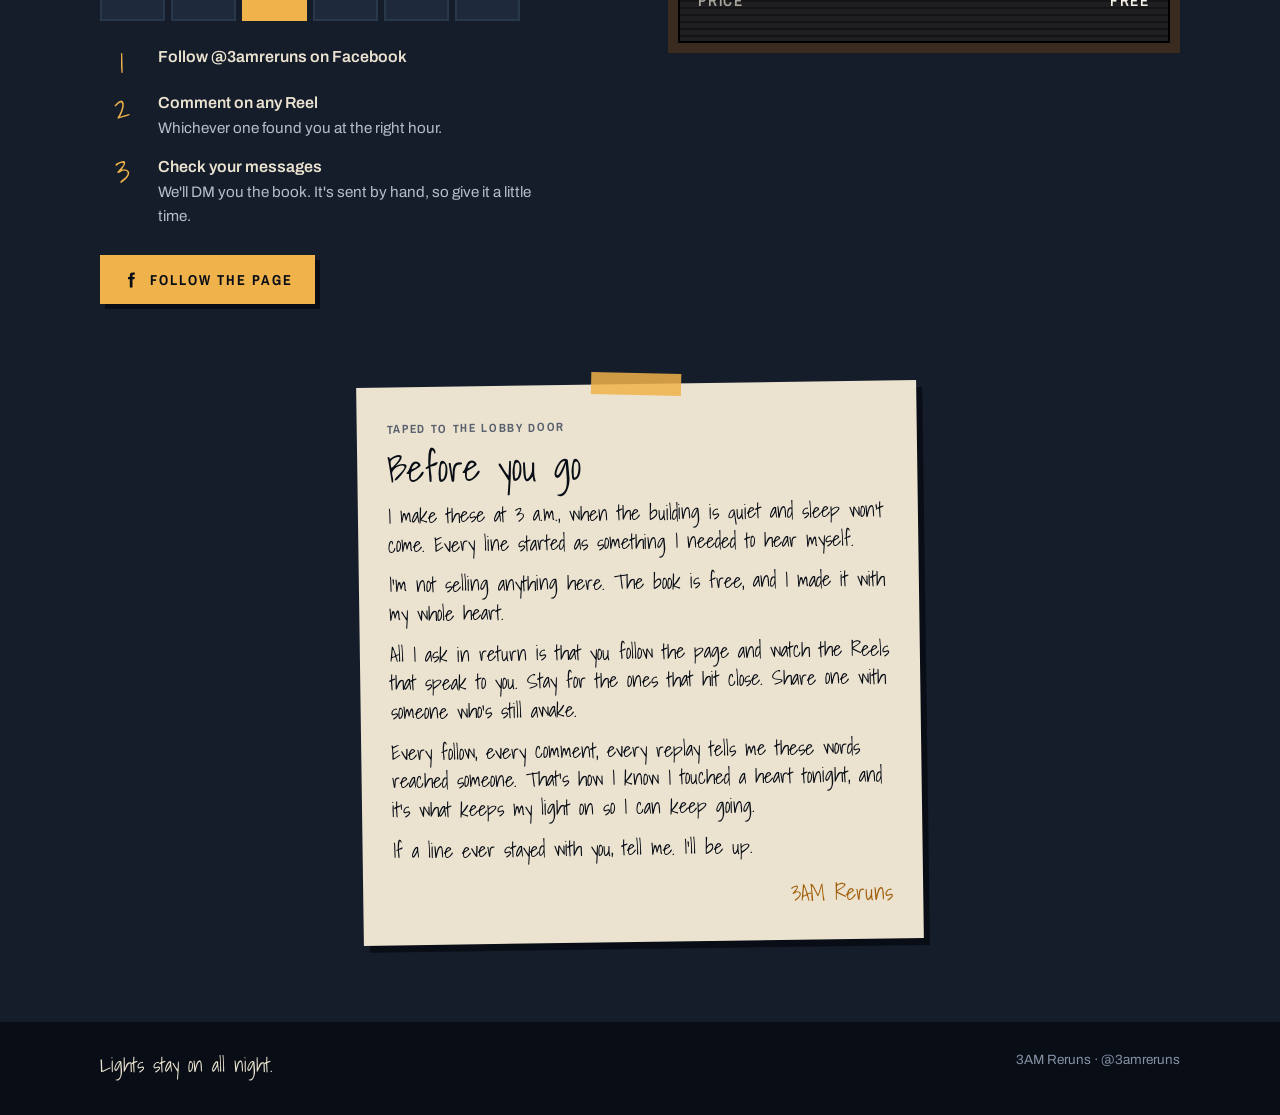
==== commit ee536ee4: "Add a note from the page to the landing page Co-Authored-By: Claude Opus 5.5 (1M context) <noreply@a" ====
--- a/index.html
+++ b/index.html
@@ -178,6 +178,14 @@
   .steps{text-align:left;width:fit-content;max-width:100%;margin-inline:auto}
   .cta{align-self:center}
 }
+.letter{background:#151d2b;padding-block:8px 80px}
+.letter .card{position:relative;max-width:560px;margin:0 auto;background:var(--paper);color:var(--ink);padding:34px 30px 30px;transform:rotate(-.8deg);box-shadow:6px 7px 0 0 var(--ink)}
+.letter .card::before{content:"";position:absolute;top:-11px;left:50%;width:90px;height:22px;margin-left:-45px;background:var(--lamp);opacity:.85;transform:rotate(2deg)}
+.letter .apt{font-family:var(--label);font-weight:700;font-size:.74rem;letter-spacing:.14em;text-transform:uppercase;color:#59606e;margin:0 0 10px}
+.letter h3{margin:0 0 14px;font-family:var(--display);font-weight:400;font-size:clamp(1.9rem,6vw,2.4rem);line-height:1.05}
+.letter p{margin:0 0 12px;font-family:var(--display);font-size:1.28rem;line-height:1.4}
+.letter .sig{margin:18px 0 0;text-align:right;color:#a2600c;font-size:1.4rem}
+@media (max-width:420px){.letter .card{padding:30px 20px 24px}.letter p{font-size:1.18rem}}
 footer{padding-block:28px 34px;background:var(--ink);color:var(--mute);font-size:.84rem}
 footer .wrap{display:flex;justify-content:space-between;gap:12px;flex-wrap:wrap}
 footer .sig{font-family:var(--display);font-size:1.25rem;color:var(--paper)}
@@ -262,6 +270,19 @@
       <div class="row dim"><span>Price</span><span>Free</span></div>
     </div>
   </div>
+</section>
+
+<section class="letter gut" aria-labelledby="letter-h">
+  <article class="card">
+    <p class="apt">Taped to the lobby door</p>
+    <h3 id="letter-h">Before you go</h3>
+    <p>I make these at 3 a.m., when the building is quiet and sleep won't come. Every line started as something I needed to hear myself.</p>
+    <p>I'm not selling anything here. The book is free, and I made it with my whole heart.</p>
+    <p>All I ask in return is that you follow the page and watch the Reels that speak to you. Stay for the ones that hit close. Share one with someone who's still awake.</p>
+    <p>Every follow, every comment, every replay tells me these words reached someone. That's how I know I touched a heart tonight, and it's what keeps my light on so I can keep going.</p>
+    <p>If a line ever stayed with you, tell me. I'll be up.</p>
+    <p class="sig">3AM Reruns</p>
+  </article>
 </section>
 
 <footer class="gut">
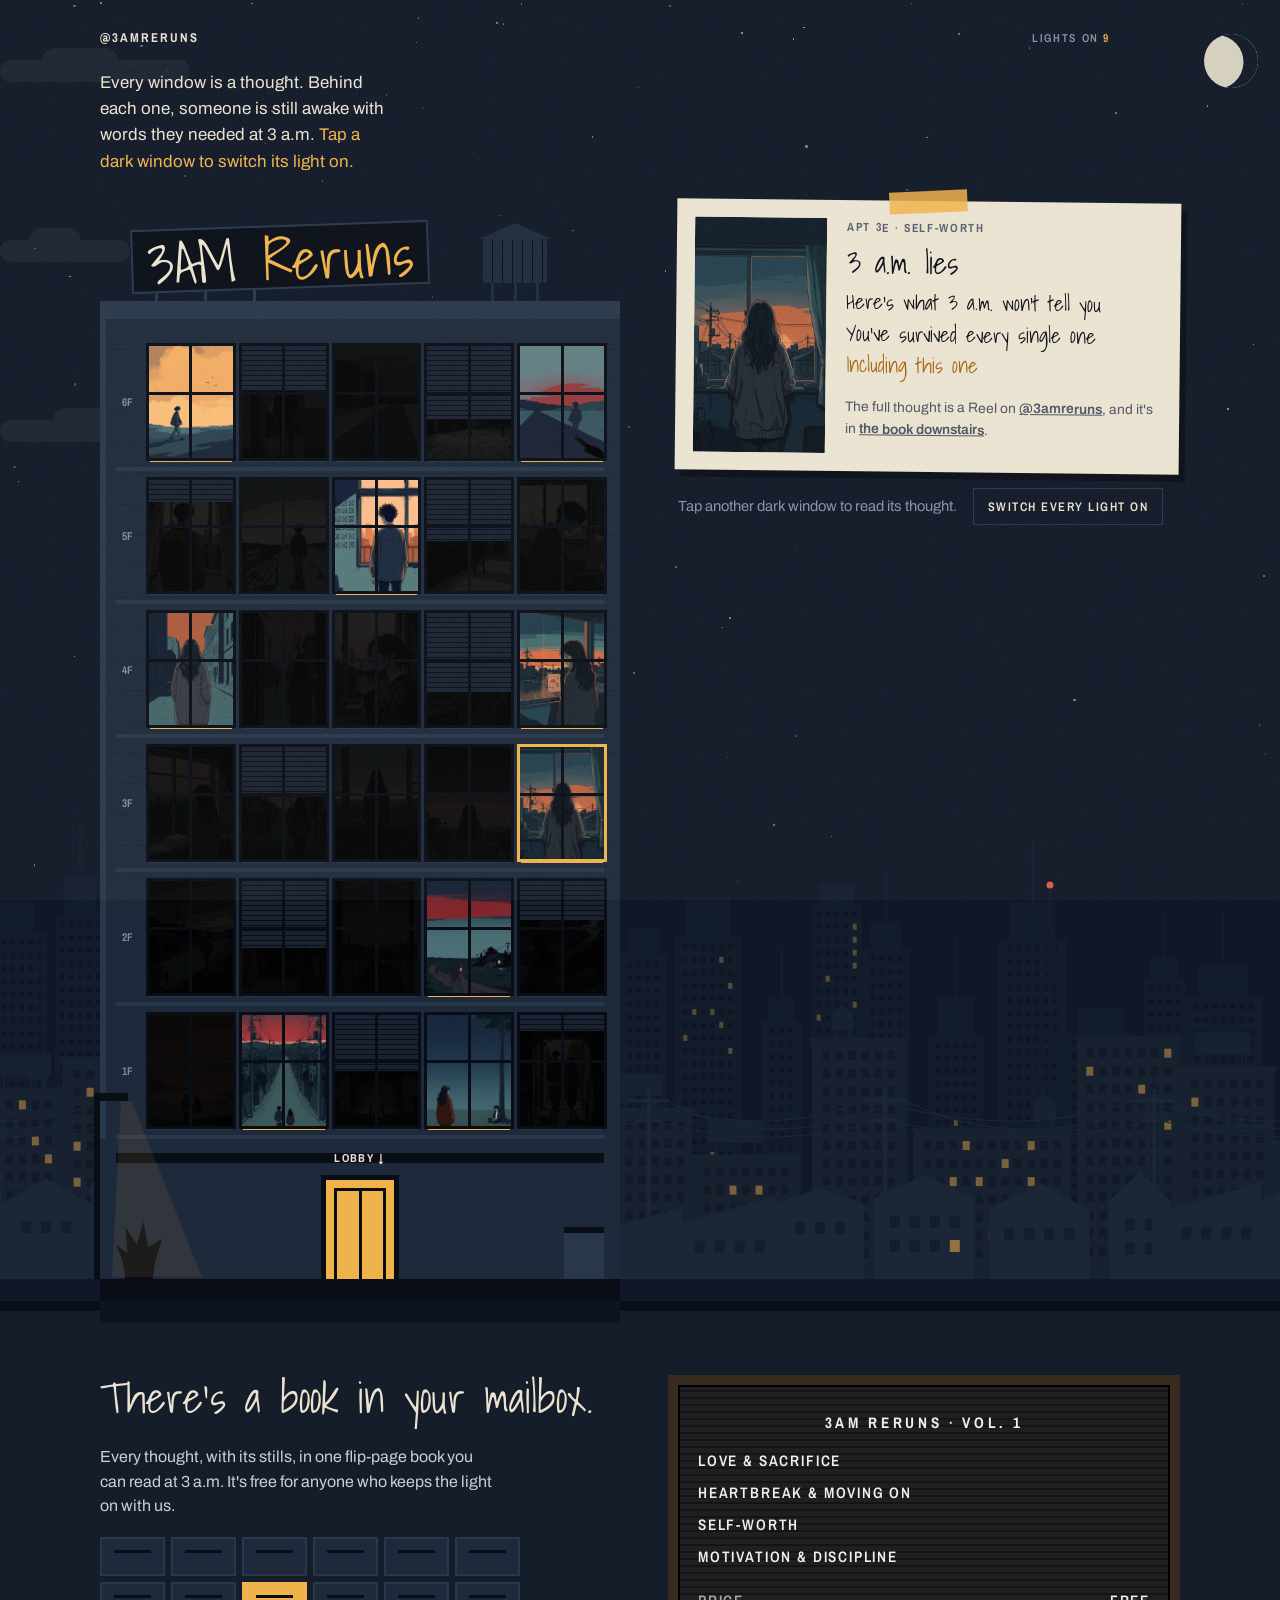
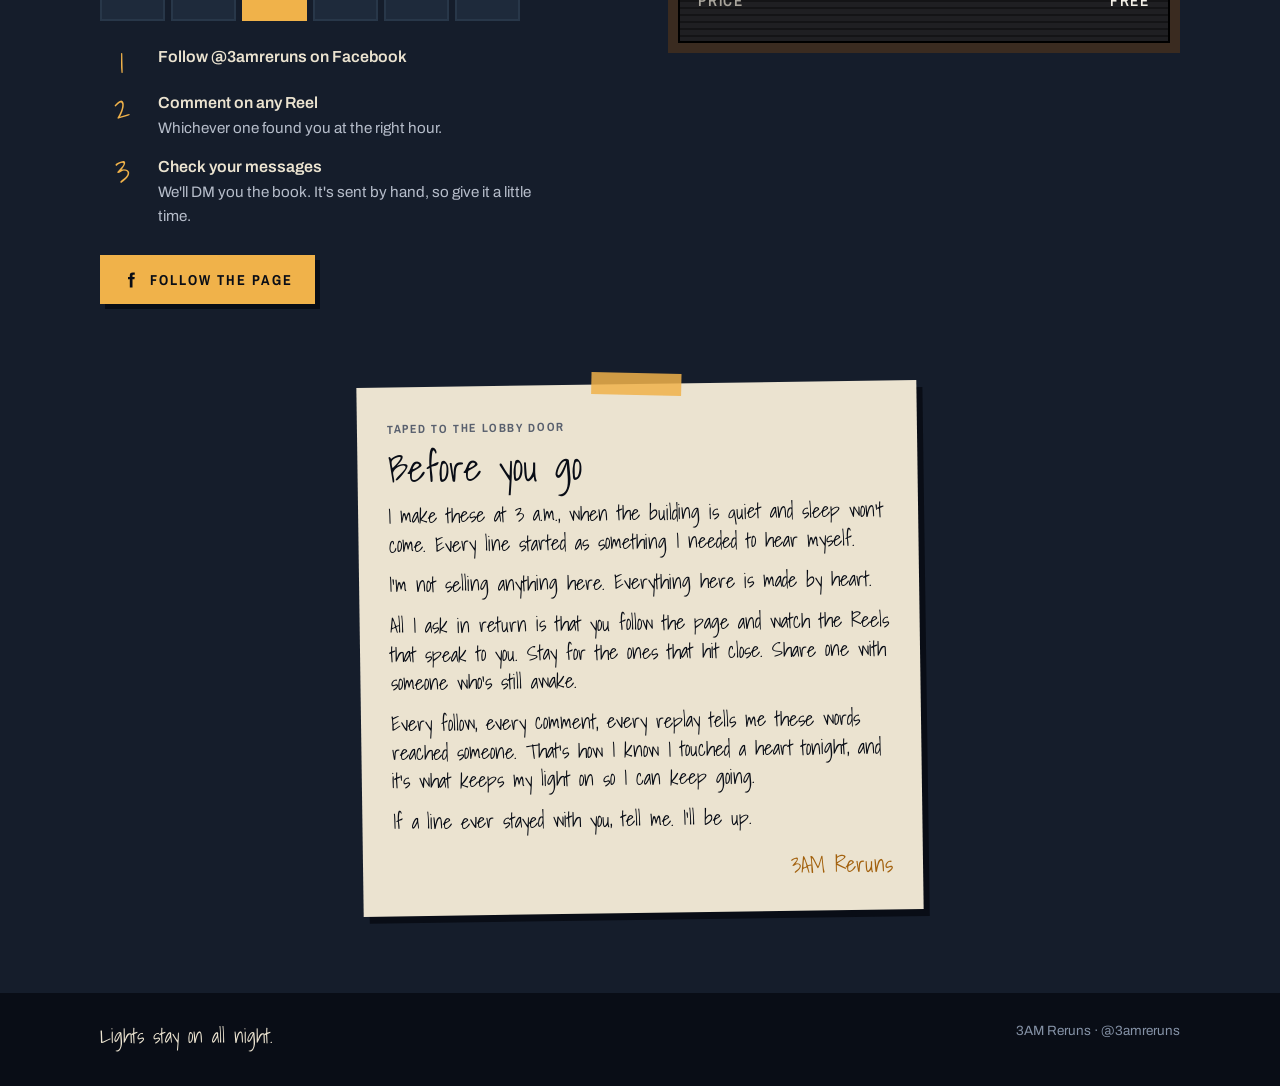
==== commit c315fa53: "Reword a line in the landing note Co-Authored-By: Claude Opus 5.5 (1M context) <noreply@anthropic.co" ====
--- a/index.html
+++ b/index.html
@@ -277,7 +277,7 @@
     <p class="apt">Taped to the lobby door</p>
     <h3 id="letter-h">Before you go</h3>
     <p>I make these at 3 a.m., when the building is quiet and sleep won't come. Every line started as something I needed to hear myself.</p>
-    <p>I'm not selling anything here. The book is free, and I made it with my whole heart.</p>
+    <p>I'm not selling anything here. Everything here is made by heart.</p>
     <p>All I ask in return is that you follow the page and watch the Reels that speak to you. Stay for the ones that hit close. Share one with someone who's still awake.</p>
     <p>Every follow, every comment, every replay tells me these words reached someone. That's how I know I touched a heart tonight, and it's what keeps my light on so I can keep going.</p>
     <p>If a line ever stayed with you, tell me. I'll be up.</p>
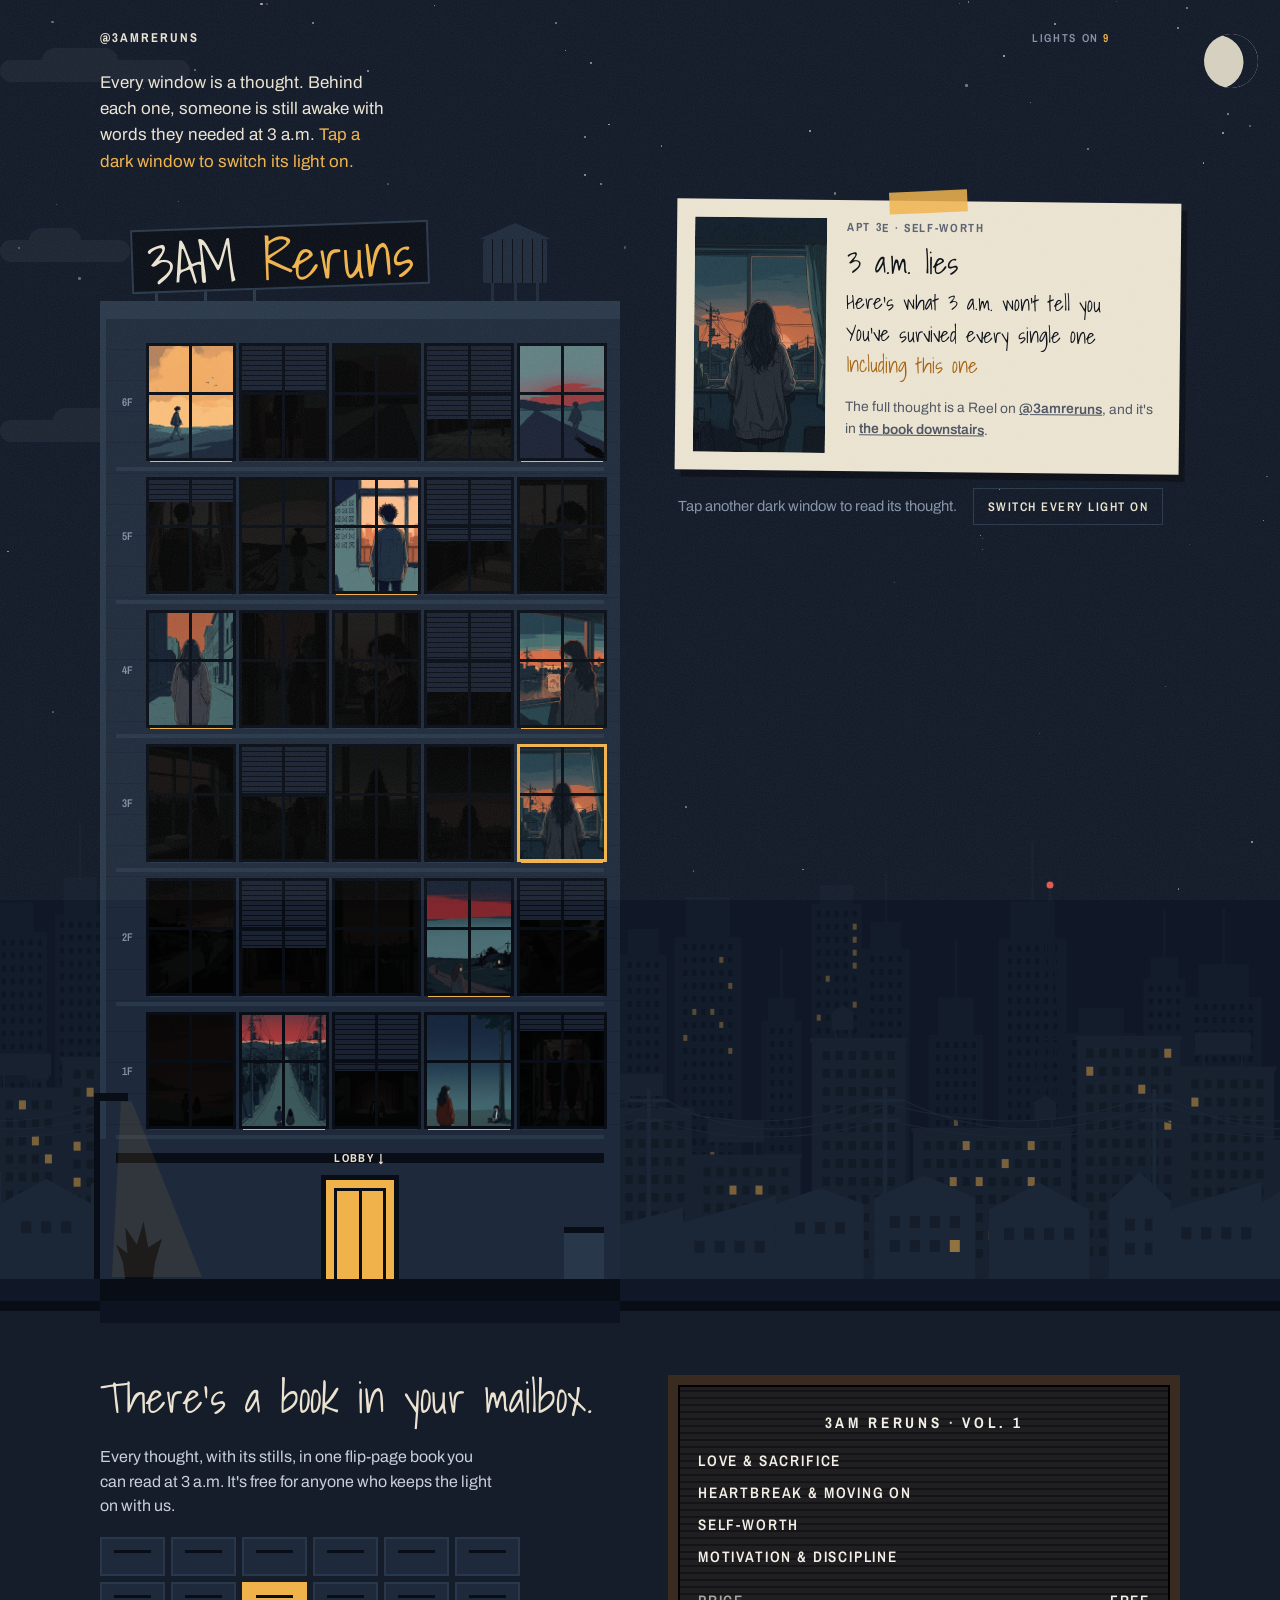
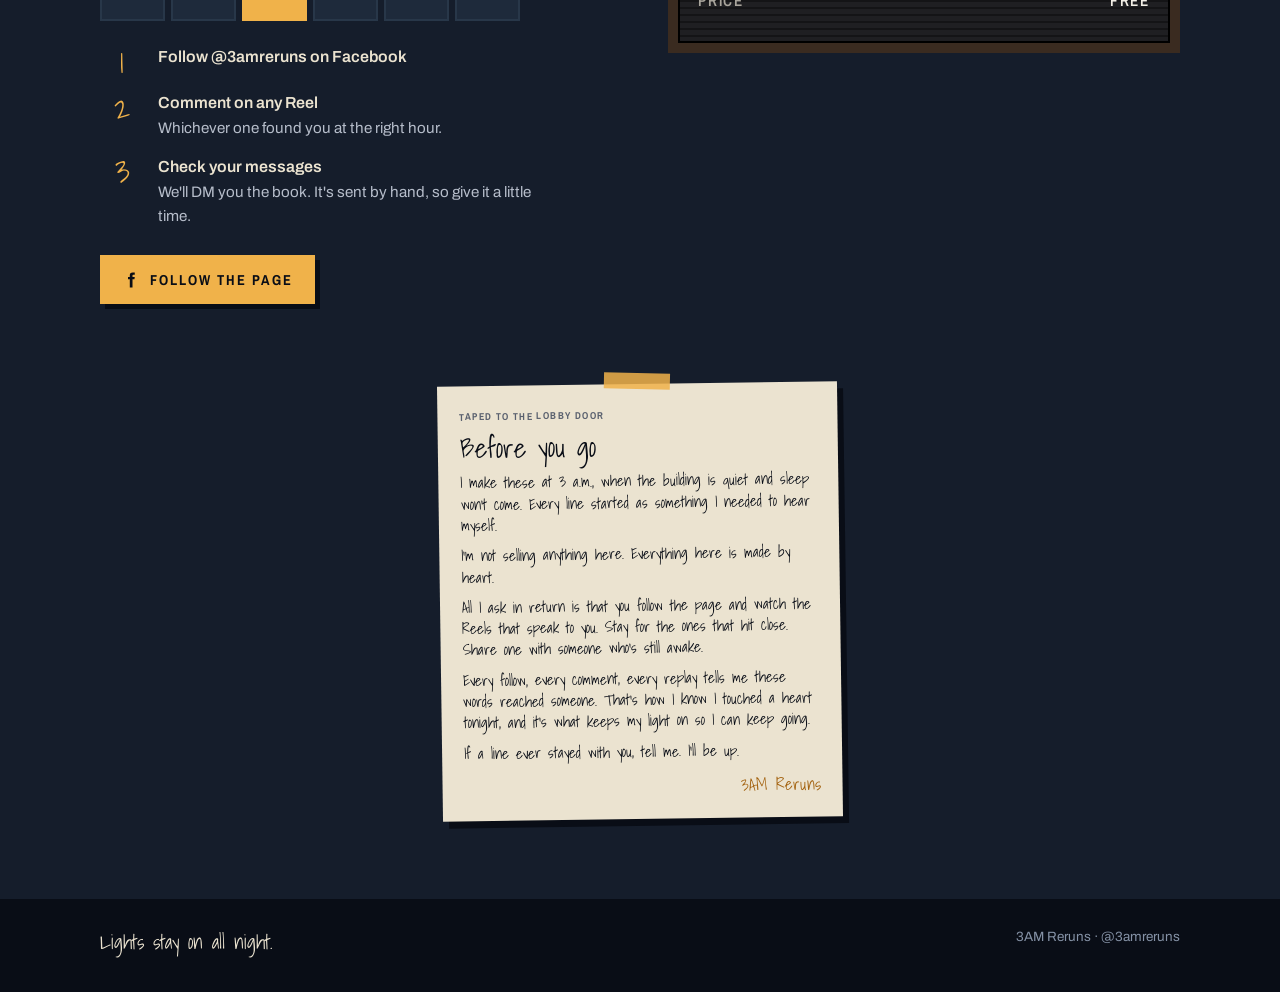
==== commit 877ceef5: "Make the landing note smaller Co-Authored-By: Claude Opus 5.5 (1M context) <noreply@anthropic.com> C" ====
--- a/index.html
+++ b/index.html
@@ -179,13 +179,13 @@
   .cta{align-self:center}
 }
 .letter{background:#151d2b;padding-block:8px 80px}
-.letter .card{position:relative;max-width:560px;margin:0 auto;background:var(--paper);color:var(--ink);padding:34px 30px 30px;transform:rotate(-.8deg);box-shadow:6px 7px 0 0 var(--ink)}
-.letter .card::before{content:"";position:absolute;top:-11px;left:50%;width:90px;height:22px;margin-left:-45px;background:var(--lamp);opacity:.85;transform:rotate(2deg)}
-.letter .apt{font-family:var(--label);font-weight:700;font-size:.74rem;letter-spacing:.14em;text-transform:uppercase;color:#59606e;margin:0 0 10px}
-.letter h3{margin:0 0 14px;font-family:var(--display);font-weight:400;font-size:clamp(1.9rem,6vw,2.4rem);line-height:1.05}
-.letter p{margin:0 0 12px;font-family:var(--display);font-size:1.28rem;line-height:1.4}
-.letter .sig{margin:18px 0 0;text-align:right;color:#a2600c;font-size:1.4rem}
-@media (max-width:420px){.letter .card{padding:30px 20px 24px}.letter p{font-size:1.18rem}}
+.letter .card{position:relative;max-width:400px;margin:0 auto;background:var(--paper);color:var(--ink);padding:24px 22px 22px;transform:rotate(-.8deg);box-shadow:6px 7px 0 0 var(--ink)}
+.letter .card::before{content:"";position:absolute;top:-11px;left:50%;width:66px;height:16px;margin-left:-33px;background:var(--lamp);opacity:.85;transform:rotate(2deg)}
+.letter .apt{font-family:var(--label);font-weight:700;font-size:.62rem;letter-spacing:.14em;text-transform:uppercase;color:#59606e;margin:0 0 10px}
+.letter h3{margin:0 0 10px;font-family:var(--display);font-weight:400;font-size:clamp(1.4rem,5vw,1.7rem);line-height:1.05}
+.letter p{margin:0 0 9px;font-family:var(--display);font-size:.95rem;line-height:1.4}
+.letter .sig{margin:12px 0 0;text-align:right;color:#a2600c;font-size:1.05rem}
+@media (max-width:420px){.letter .card{padding:22px 18px 18px}}
 footer{padding-block:28px 34px;background:var(--ink);color:var(--mute);font-size:.84rem}
 footer .wrap{display:flex;justify-content:space-between;gap:12px;flex-wrap:wrap}
 footer .sig{font-family:var(--display);font-size:1.25rem;color:var(--paper)}
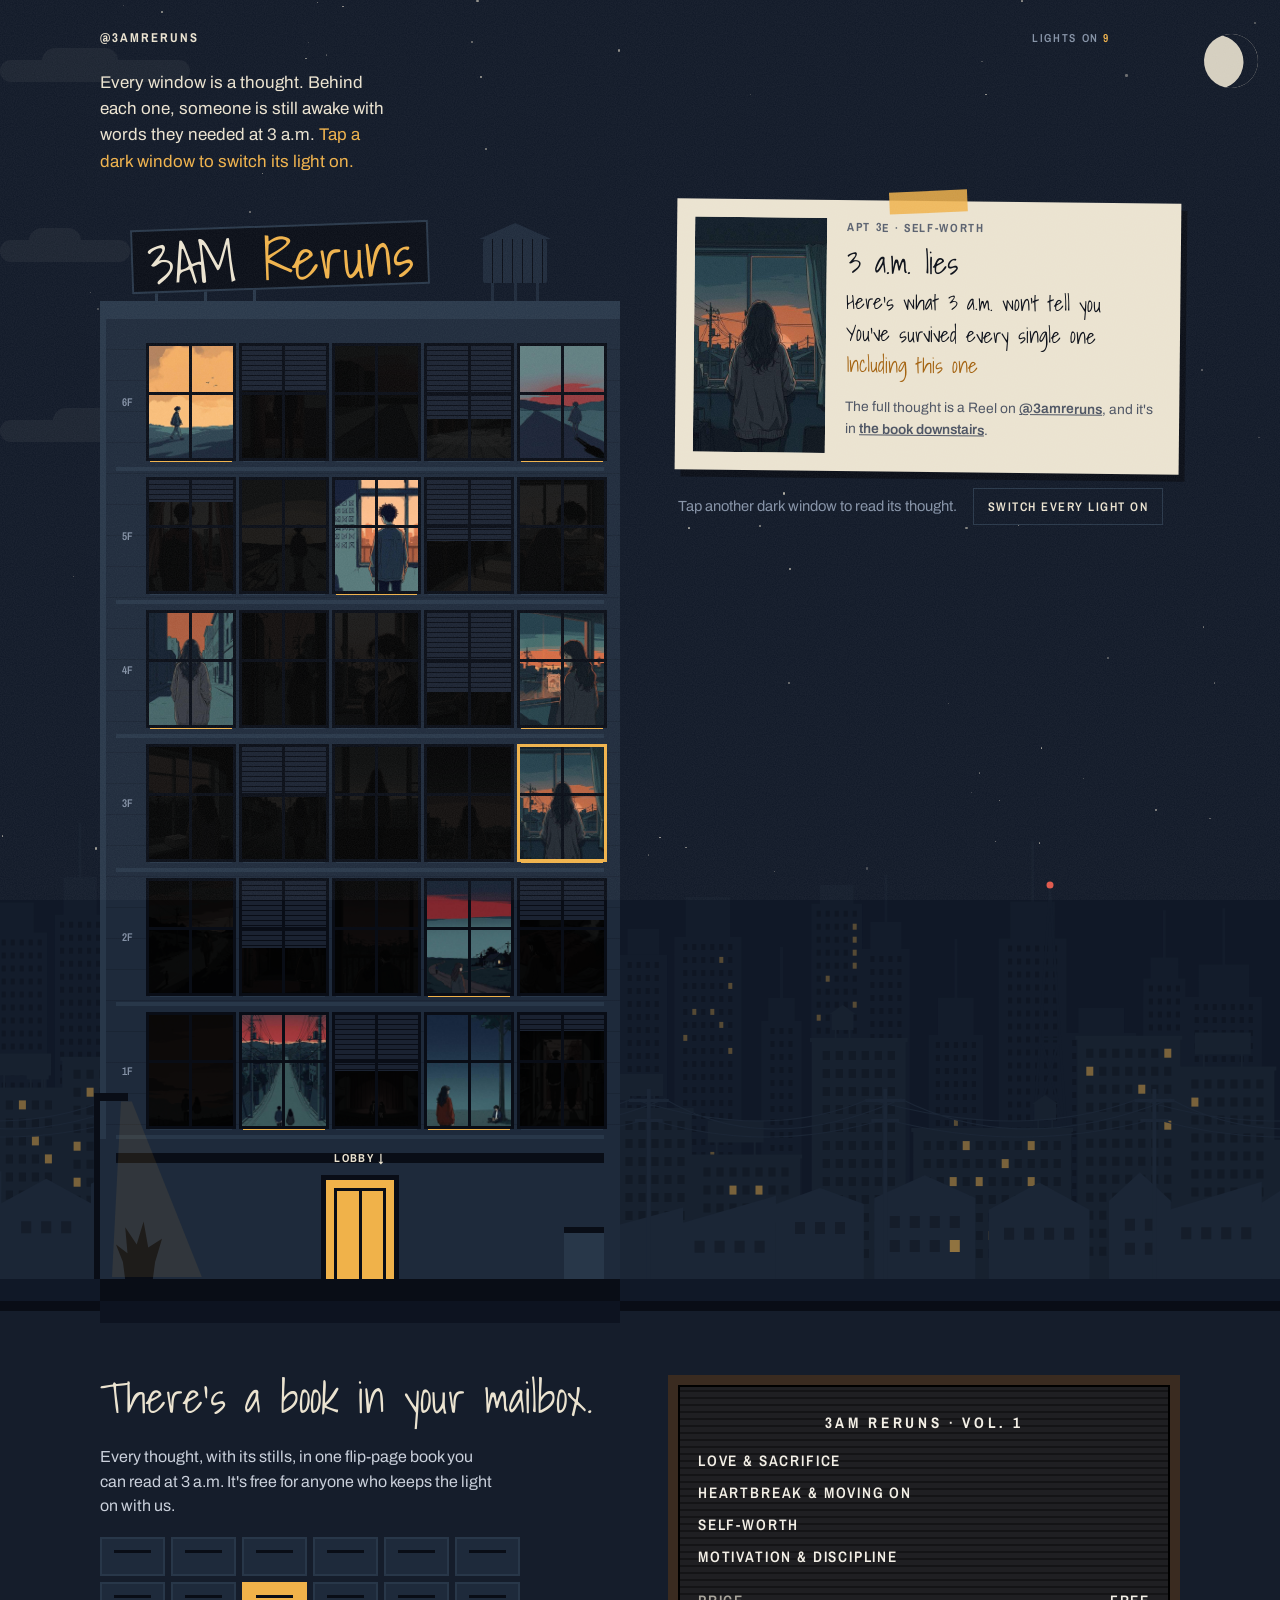
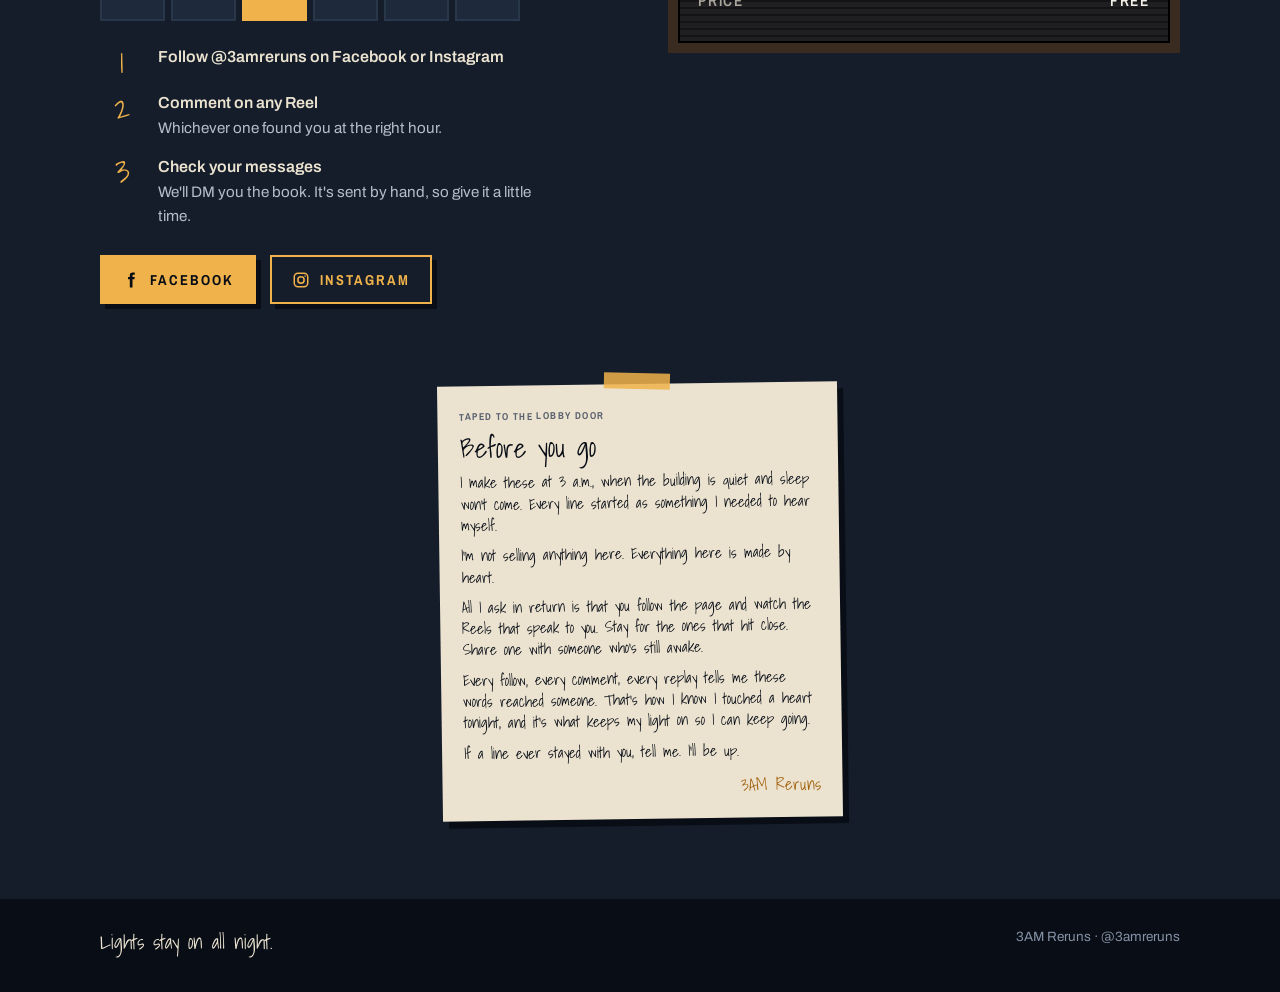
==== commit 7e910ec1: "Add Instagram follow link and thoughts 31-50 to the book Co-Authored-By: Claude Opus 5.5 (1M context" ====
--- a/index.html
+++ b/index.html
@@ -170,13 +170,17 @@
   font:700 .9rem var(--label);letter-spacing:.14em;text-transform:uppercase;padding:15px 22px;box-shadow:5px 5px 0 0 var(--ink);transition:transform .15s ease,box-shadow .15s ease}
 .cta:hover{transform:translate(-2px,-2px);box-shadow:7px 7px 0 0 var(--ink)}
 .cta svg{width:18px;height:18px}
+.ctas{display:flex;flex-wrap:wrap;gap:14px;margin-top:8px}
+.ctas .cta{margin-top:0}
+.cta.alt{background:transparent;color:var(--lamp);box-shadow:inset 0 0 0 2px var(--lamp),5px 5px 0 0 var(--ink)}
+.cta.alt:hover{box-shadow:inset 0 0 0 2px var(--lamp),7px 7px 0 0 var(--ink)}
 
 @media (max-width:859px){
   .mail{align-items:center;text-align:center}
   .mail p{margin-inline:auto}
   .boxes{width:100%;margin-inline:auto}
   .steps{text-align:left;width:fit-content;max-width:100%;margin-inline:auto}
-  .cta{align-self:center}
+  .ctas{justify-content:center;align-self:center}
 }
 .letter{background:#151d2b;padding-block:8px 80px}
 .letter .card{position:relative;max-width:400px;margin:0 auto;background:var(--paper);color:var(--ink);padding:24px 22px 22px;transform:rotate(-.8deg);box-shadow:6px 7px 0 0 var(--ink)}
@@ -251,14 +255,20 @@
       <p>Every thought, with its stills, in one flip-page book you can read at 3 a.m. It's free for anyone who keeps the light on with us.</p>
       <div class="boxes" aria-hidden="true"><i></i><i></i><i></i><i></i><i></i><i></i><i></i><i></i><i class="yours"></i><i></i><i></i><i></i></div>
       <ol class="steps">
-        <li><span class="n">1</span><div><strong>Follow @3amreruns on Facebook</strong></div></li>
+        <li><span class="n">1</span><div><strong>Follow @3amreruns on Facebook or Instagram</strong></div></li>
         <li><span class="n">2</span><div><strong>Comment on any Reel</strong><span>Whichever one found you at the right hour.</span></div></li>
         <li><span class="n">3</span><div><strong>Check your messages</strong><span>We'll DM you the book. It's sent by hand, so give it a little time.</span></div></li>
       </ol>
+      <div class="ctas">
       <a class="cta" href="https://www.facebook.com/3amreruns" target="_blank" rel="noopener">
         <svg viewBox="0 0 24 24" fill="currentColor" aria-hidden="true"><path d="M14 8V6.2c0-.8.2-1.2 1.4-1.2H17V2h-2.6C11.3 2 10.4 3.6 10.4 6v2H8v3h2.4v11H14V11h2.6l.4-3z"/></svg>
-        Follow the page
+        Facebook
       </a>
+      <a class="cta alt" href="https://www.instagram.com/3amreruns/" target="_blank" rel="noopener">
+        <svg viewBox="0 0 24 24" fill="none" stroke="currentColor" stroke-width="2" aria-hidden="true"><rect x="3" y="3" width="18" height="18" rx="5"/><circle cx="12" cy="12" r="4.2"/><circle cx="17.4" cy="6.6" r="1.1" fill="currentColor" stroke="none"/></svg>
+        Instagram
+      </a>
+      </div>
     </div>
     <div class="board" aria-label="Building directory: the chapters of the book">
       <div class="row head">3AM Reruns · Vol. 1</div>
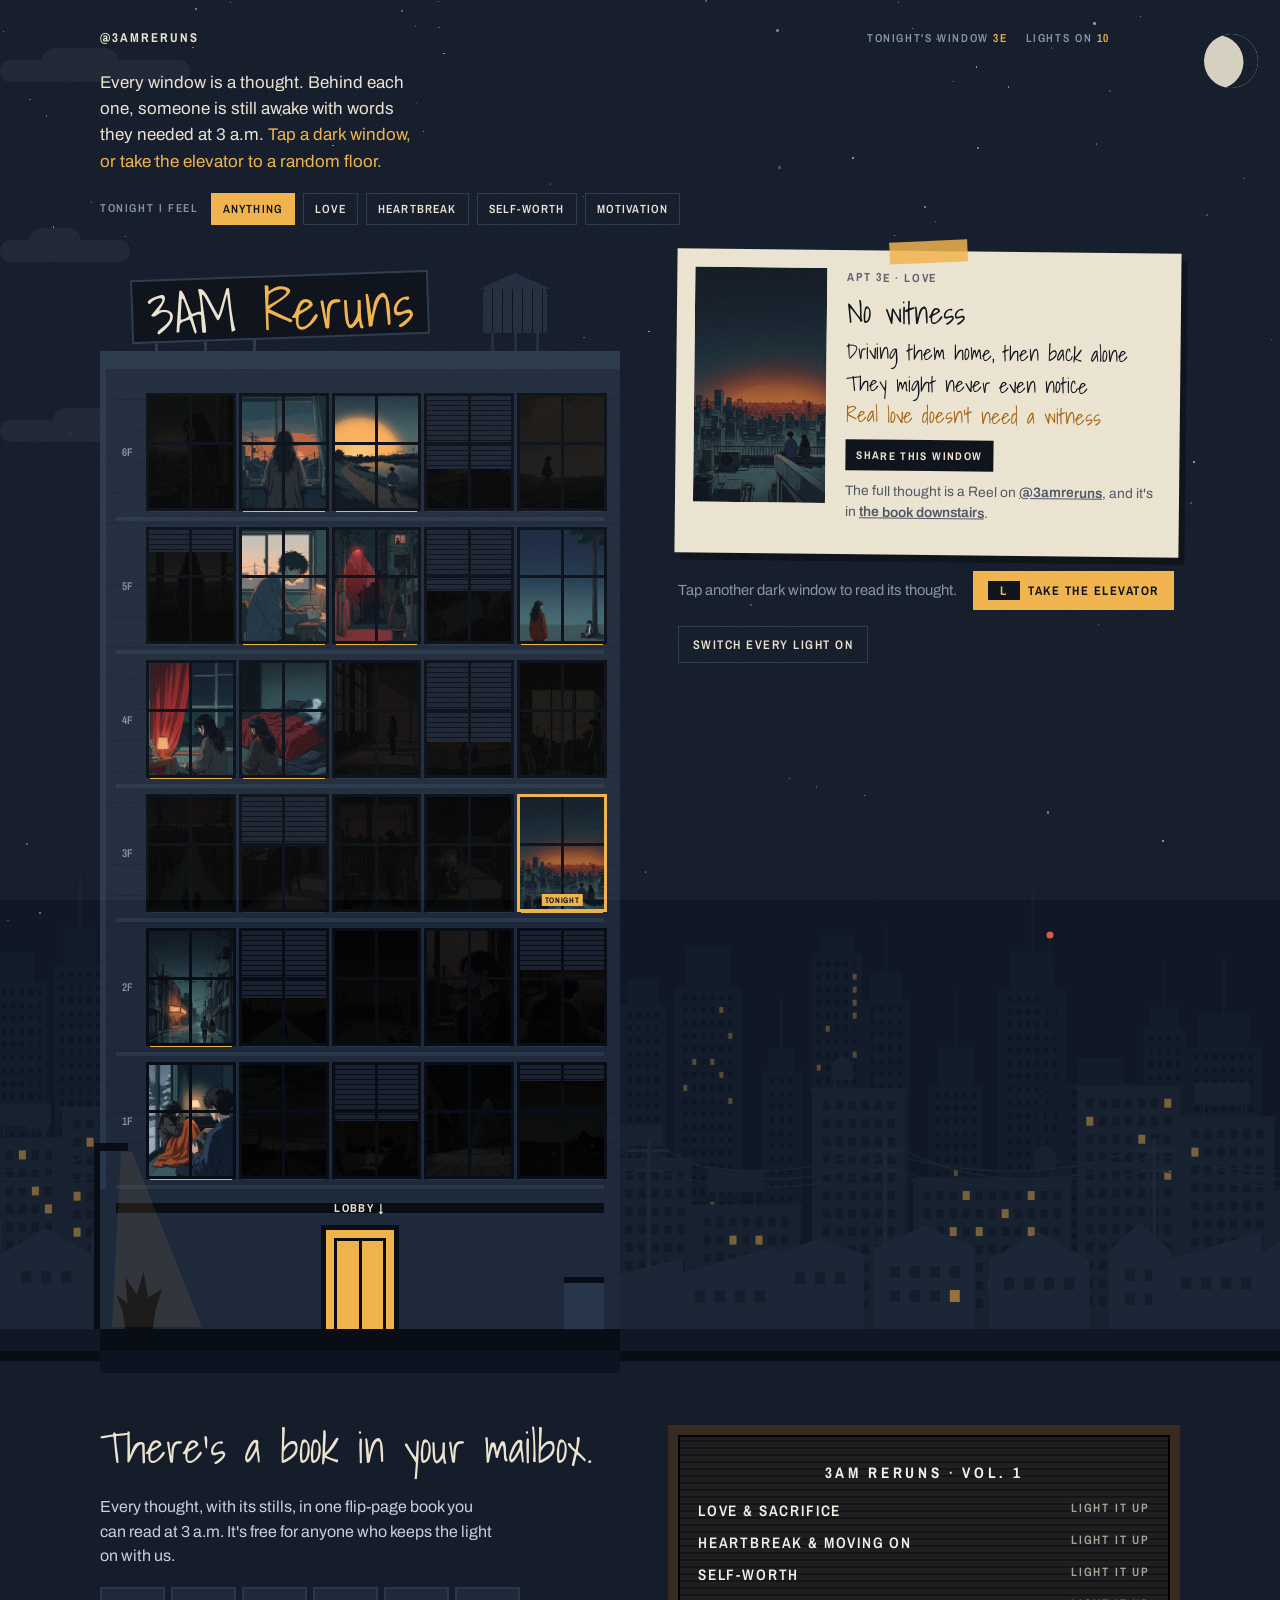
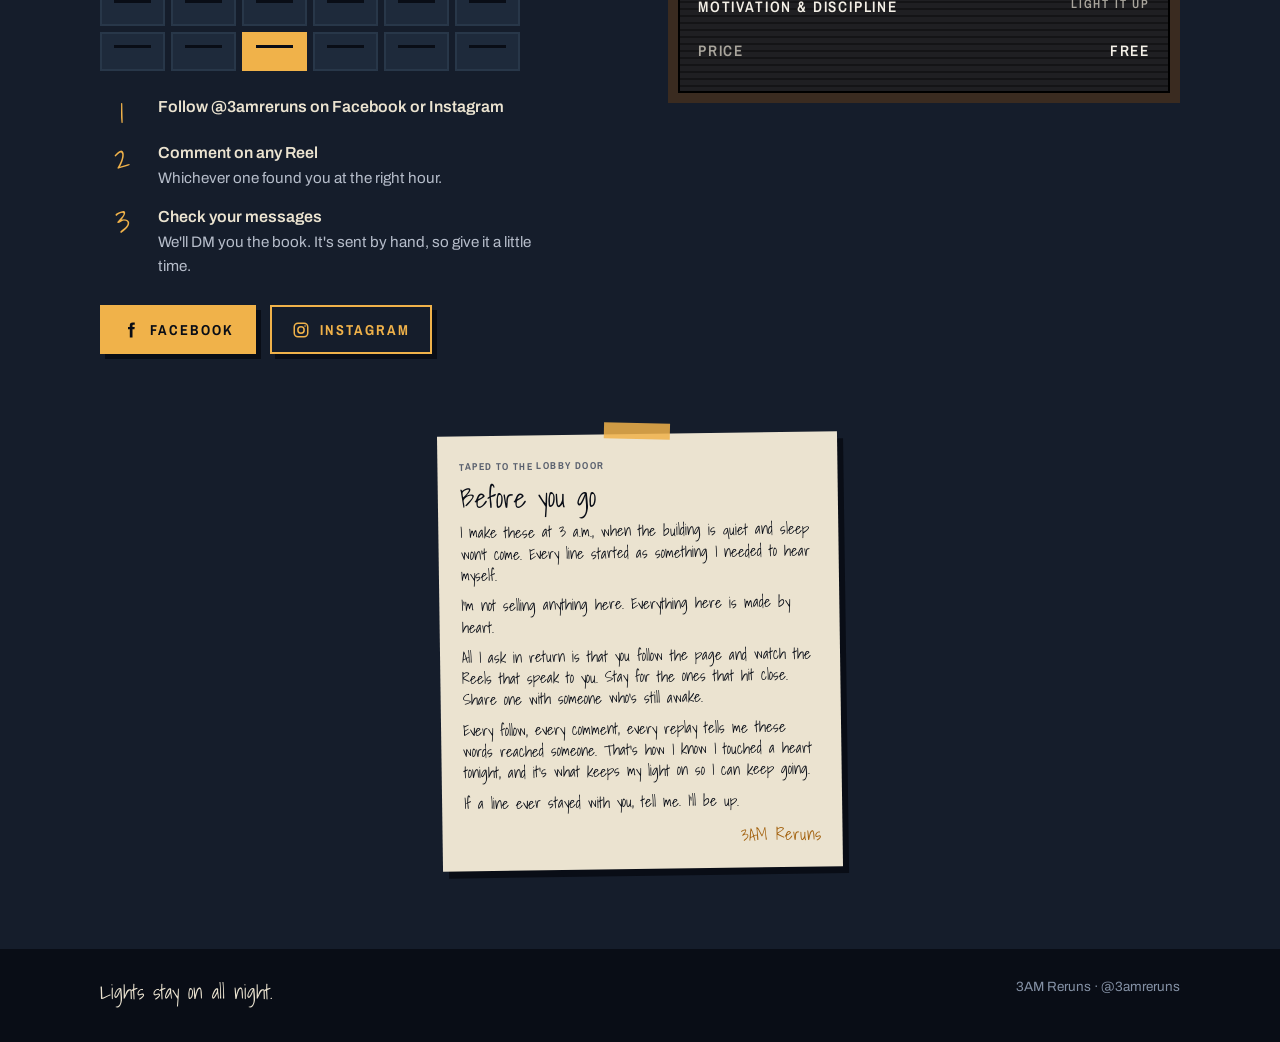
==== commit 24cfe818: "Add elevator, tonight's window, feelings filter and share links to the landing page Co-Authored-By: " ====
--- a/index.html
+++ b/index.html
@@ -190,6 +190,34 @@
 .letter p{margin:0 0 9px;font-family:var(--display);font-size:.95rem;line-height:1.4}
 .letter .sig{margin:12px 0 0;text-align:right;color:#a2600c;font-size:1.05rem}
 @media (max-width:420px){.letter .card{padding:22px 18px 18px}}
+.tonight-btn{background:none;border:0;padding:0;cursor:pointer}
+.tonight-btn:hover{color:var(--paper)}
+.tonight-btn b{color:var(--lamp);font-weight:600}
+.top .meta-r{display:flex;gap:18px;flex-wrap:wrap;align-items:baseline}
+.moods{display:flex;flex-wrap:wrap;gap:8px;margin-top:18px;align-items:center}
+.moods .lbl{margin-right:4px}
+.mood{font:600 .74rem var(--label);letter-spacing:.1em;text-transform:uppercase;background:none;color:var(--paper);border:1.5px solid var(--wall-hi);padding:7px 11px;cursor:pointer}
+.mood:hover{border-color:var(--lamp)}
+.mood[aria-pressed="true"]{background:var(--lamp);border-color:var(--lamp);color:var(--ink)}
+.win.vacant{cursor:default}
+.win.vacant::after{height:100%}
+.win.tonight::before{background:linear-gradient(var(--ink),var(--ink)) 50% 0/3px 100% no-repeat,linear-gradient(var(--ink),var(--ink)) 0 42%/100% 3px no-repeat}
+.win .tag{position:absolute;left:50%;bottom:3px;transform:translateX(-50%);z-index:3;background:var(--lamp);color:var(--ink);font:700 .5rem/1 var(--label);letter-spacing:.08em;text-transform:uppercase;padding:2px 3px;white-space:nowrap;pointer-events:none}
+.car{position:absolute;left:16px;width:24px;background:var(--lamp);z-index:1;transition:top 1.3s cubic-bezier(.6,0,.3,1);pointer-events:none;opacity:0}
+.car.go{opacity:.95}
+.floor .fl{position:relative;z-index:2}
+.floor.at .fl{color:var(--ink)}
+.note-actions{display:flex;gap:10px;align-items:center;flex-wrap:wrap}
+.share{font:700 .7rem var(--label);letter-spacing:.12em;text-transform:uppercase;background:var(--ink);color:var(--paper);border:0;padding:8px 11px;cursor:pointer}
+.share:hover{background:#26334a}
+.share-msg{font-size:.78rem;color:#4b5261}
+.share-url{width:100%;font:.78rem var(--body);padding:5px;border:1px solid #b9b2a2;background:#f6f1e6;color:var(--ink)}
+.btn-lamp{font:700 .78rem var(--label);letter-spacing:.12em;text-transform:uppercase;background:var(--lamp);color:var(--ink);border:1.5px solid var(--lamp);padding:9px 14px;cursor:pointer;display:inline-flex;gap:8px;align-items:center}
+.btn-lamp:disabled{opacity:.6;cursor:wait}
+.btn-lamp .disp{font-variant-numeric:tabular-nums;background:var(--ink);color:var(--lamp);padding:1px 5px;min-width:2.6em;text-align:center}
+.board .row.pick{width:100%;background:none;border:0;padding:0;cursor:pointer;text-align:left}
+.board .row.pick:hover span:first-child,.board .row.pick[aria-pressed="true"] span:first-child{color:var(--lamp)}
+.board .row.pick span:last-child{color:#a9a59c;font-size:.8em}
 footer{padding-block:28px 34px;background:var(--ink);color:var(--mute);font-size:.84rem}
 footer .wrap{display:flex;justify-content:space-between;gap:12px;flex-wrap:wrap}
 footer .sig{font-family:var(--display);font-size:1.25rem;color:var(--paper)}
@@ -208,9 +236,10 @@
   <div class="wrap">
     <div class="top">
       <a class="handle" href="https://www.facebook.com/3amreruns" target="_blank" rel="noopener">@3amreruns</a>
-      <span class="lbl count" aria-live="polite">Lights on <b id="lit">0</b></span>
+      <span class="meta-r"><button class="lbl tonight-btn" id="tonight-btn" type="button">Tonight's window <b id="tonight-apt"></b></button><span class="lbl count" aria-live="polite">Lights on <b id="lit">0</b></span></span>
     </div>
-    <p class="intro">Every window is a thought. Behind each one, someone is still awake with words they needed at 3 a.m. <em>Tap a dark window to switch its light on.</em></p>
+    <p class="intro">Every window is a thought. Behind each one, someone is still awake with words they needed at 3 a.m. <em>Tap a dark window, or take the elevator to a random floor.</em></p>
+    <div class="moods" role="group" aria-label="Filter by feeling"><span class="lbl">Tonight I feel</span><button class="mood" type="button" data-ch="" aria-pressed="true">Anything</button></div>
 
     <div class="stage">
       <div class="building" role="group" aria-label="The building: one thought in each apartment">
@@ -236,11 +265,13 @@
             <div class="apt" id="n-apt"></div>
             <h2 id="n-title"></h2>
             <ul class="lines" id="n-lines"></ul>
+            <div class="note-actions"><button class="share" id="share" type="button">Share this window</button><span class="share-msg" id="share-msg" aria-live="polite"></span></div>
             <p class="more" id="n-more">The full thought is a Reel on <a href="https://www.facebook.com/3amreruns" target="_blank" rel="noopener">@3amreruns</a>, and it's in <a href="#lobby">the book downstairs</a>.</p>
           </div>
         </article>
         <div class="hint">
           <span id="hint-text">Tap another dark window to read its thought.</span>
+          <button class="btn-lamp" id="lift" type="button"><span class="disp" id="lift-disp">L</span>Take the elevator</button>
           <button class="btn-ghost" id="all" type="button">Switch every light on</button>
         </div>
       </div>
@@ -270,12 +301,9 @@
       </a>
       </div>
     </div>
-    <div class="board" aria-label="Building directory: the chapters of the book">
+    <div class="board" role="group" aria-label="Building directory: tap a chapter to fill the building with it">
       <div class="row head">3AM Reruns · Vol. 1</div>
-      <div class="row"><span>Love &amp; Sacrifice</span></div>
-      <div class="row"><span>Heartbreak &amp; Moving On</span></div>
-      <div class="row"><span>Self-Worth</span></div>
-      <div class="row"><span>Motivation &amp; Discipline</span></div>
+      <div id="board-rows"></div>
       <div class="row gap"></div>
       <div class="row dim"><span>Price</span><span>Free</span></div>
     </div>
@@ -302,90 +330,269 @@
   </div>
 </footer>
 
+<script src="thoughts.js"></script>
 <script>
-const POEMS = [{"id":"01","theme":"Self-worth","title":"Nobody is coming","lines":["That sounds sad","Until you realize what it means","You're free"]},{"id":"02","theme":"Self-worth","title":"Wrong room","lines":["You were just in the wrong room","The right room won't ask you to shrink","Their too much is someone's enough"]},{"id":"03","theme":"Self-worth","title":"Why you stayed","lines":["That wasn't love","It was erosion","The right person won't need convincing"]},{"id":"04","theme":"Heartbreak","title":"The trailer","lines":["The real movie showed up later","And you stayed anyway","Stop grieving a trailer"]},{"id":"05","theme":"Heartbreak","title":"Closure","lines":["So write your own","And let the last line be:","I chose me"]},{"id":"06","theme":"Heartbreak","title":"Nobody claps","lines":["You laugh again without checking their story","Nobody claps","But that's the day you won"]},{"id":"07","theme":"Heartbreak","title":"The lesson","lines":["Some people come as lessons","They teach you what you'll never accept again","Thank them. Then block them."]},{"id":"08","theme":"Success","title":"Recipe for success","lines":["Stay quiet while it's working","Let them call it luck","You'll know it was a thousand Tuesdays"]},{"id":"09","theme":"Discipline","title":"The guest","lines":["Discipline lives here","It does the dishes on the days you don't feel like it","Stop waiting for the guest"]},{"id":"10","theme":"Success","title":"Overnight","lines":["Then they call it overnight","Let them talk","Overnight took six years of nights"]},{"id":"11","theme":"Heartbreak","title":"Reading it right","lines":["It went exactly like them","You just read it with hope","Tonight, read it like a stranger would"]},{"id":"12","theme":"Self-worth","title":"The discount","lines":["And you've been charging nothing","Raise your price","Watch who suddenly can't afford you"]},{"id":"13","theme":"Discipline","title":"Future you","lines":["Tired of nobody noticing","Future you is smiling right now","Because they know you didn't quit"]},{"id":"14","theme":"Heartbreak","title":"The first call","lines":["So tell someone else","Then someone else again","One day they won't even be second"]},{"id":"15","theme":"Self-worth","title":"Age seven","lines":["Every \"I'm so stupid\"","Every \"I'm not enough\"","She's still listening"]},{"id":"16","theme":"Success","title":"The quiet year","lines":["They'll ask where you went","Don't explain","Let them find out with everyone else"]},{"id":"17","theme":"Heartbreak","title":"Almost","lines":["Because you finish their sentences","Stop finishing them","Almost is just a polite no"]},{"id":"18","theme":"Discipline","title":"Kept promises","lines":["Each one teaches you something","That your word means nothing","Confidence is just promises kept"]},{"id":"19","theme":"Self-worth","title":"Who goes quiet","lines":["Some are just keeping score","Keep winning anyway","Their silence is the loudest applause"]},{"id":"20","theme":"Self-worth","title":"3 a.m. lies","lines":["Here's what 3 a.m. won't tell you","You've survived every single one","Including this one"]},{"id":"21","theme":"Heartbreak","title":"Done loving alone","lines":["It still wasn't enough to keep you","I'm not sorry I loved you","I'm just done loving for two"]},{"id":"22","theme":"Heartbreak","title":"My fingers remember","lines":["My fingers still remember it","Healing isn't a straight line","Some nights it still leads back to you"]},{"id":"23","theme":"Love","title":"Staying","lines":["Some days leaving looks easier","But easy was never the promise","Staying is the love story nobody films"]},{"id":"24","theme":"Heartbreak","title":"The porch light","lines":["So you never had to hurry home","Tonight I turned it off","Not to punish you, just to sleep"]},{"id":"25","theme":"Heartbreak","title":"Your side","lines":["And I'm still not okay","I still sleep on my side of the bed","Like your side is still yours"]},{"id":"26","theme":"Love","title":"What it costs","lines":["People call that losing yourself","I call it choosing you","What costs nothing is worth nothing"]},{"id":"27","theme":"Discipline","title":"Luck","lines":["And they'll call it luck","Let them","Luck doesn't wake up at 5 a.m."]},{"id":"28","theme":"Self-worth","title":"Your circle","lines":["Then notice who still calls","That's your circle","Everyone else was an audience"]},{"id":"29","theme":"Self-worth","title":"Stopped bending","lines":["Now you have boundaries","And suddenly you've \"changed\"","You just stopped bending"]},{"id":"30","theme":"Success","title":"Someday","lines":["Someday you'll say what you mean","Someday isn't on any calendar","Today is"]}];
-const LIT0 = ["20","01","08","24","15","27","11","29","05"];
+// THOUGHTS (from thoughts.js): every thought in the book, {id, title, theme, chapter, lines}.
+// The building has 30 apartments. Each night (it turns over at 3 a.m. local time) a different
+// set of thoughts moves in, and one of them is tonight's window.
+const ALL = window.THOUGHTS || [];
+const CHAPTERS = window.CHAPTER_ORDER || [...new Set(ALL.map(p => p.chapter))];
+const byId = Object.fromEntries(ALL.map(p => [p.id, p]));
+const FLOORS = 6, UNITS = "ABCDE", SLOTS = FLOORS * 5;
 const facade = document.getElementById('facade');
-const units = "ABCDE";
-const wins = {};
-let cur = null;
 const reduce = matchMedia('(prefers-reduced-motion: reduce)').matches;
+const narrow = () => matchMedia('(max-width: 859px)').matches;
 const blinds = [0,40,0,65,0,20,0,0,55,0,30,0,0,70,0,0,45,0,0,25,0,60,0,0,35,0,0,50,0,15];
-
-for (let f = 0; f < 6; f++) {
+const $ = id => document.getElementById(id);
+
+// --- seeded randomness, so everyone sees the same building on the same night
+const nightKey = (() => { const d = new Date(Date.now() - 3 * 3600e3); return `${d.getFullYear()}-${d.getMonth() + 1}-${d.getDate()}`; })();
+function rng(seedStr) {
+  let h = 1779033703 ^ seedStr.length;
+  for (let i = 0; i < seedStr.length; i++) { h = Math.imul(h ^ seedStr.charCodeAt(i), 3432918353); h = h << 13 | h >>> 19; }
+  return () => { h = Math.imul(h ^ h >>> 16, 2246822507); h = Math.imul(h ^ h >>> 13, 3266489909); return ((h ^= h >>> 16) >>> 0) / 4294967296; };
+}
+const shuffle = (arr, r) => { const a = arr.slice(); for (let i = a.length - 1; i > 0; i--) { const j = Math.floor(r() * (i + 1)); [a[i], a[j]] = [a[j], a[i]]; } return a; };
+
+// --- build the 30 apartments
+const slots = [];   // {el, floorEl, apt, poem}
+for (let f = 0; f < FLOORS; f++) {
   const row = document.createElement('div');
   row.className = 'floor';
-  const floorNo = 6 - f;
+  const floorNo = FLOORS - f;
   row.innerHTML = `<span class="fl" aria-hidden="true">${floorNo}F</span>`;
   for (let u = 0; u < 5; u++) {
-    const i = f * 5 + u, p = POEMS[i];
-    p.apt = floorNo + units[u];
+    const i = f * 5 + u;
     const b = document.createElement('button');
     b.type = 'button';
     b.className = 'win';
-    b.id = 'w' + p.id;
     b.style.setProperty('--blind', blinds[i] + '%');
-    b.setAttribute('aria-label', `Apartment ${p.apt}: ${p.title}`);
-    b.innerHTML = `<img src="img/${p.id}.jpg" alt="" loading="${f < 3 ? 'eager' : 'lazy'}" decoding="async">`;
-    b.addEventListener('click', () => open(p, true));
+    b.innerHTML = `<img alt="" decoding="async">`;
+    const slot = {el: b, floorEl: row, apt: floorNo + UNITS[u], poem: null};
+    b.addEventListener('click', () => { if (slot.poem) open(slot, true); });
     row.appendChild(b);
-    wins[p.id] = b;
+    slots.push(slot);
   }
   facade.appendChild(row);
 }
-
-const litCount = () => document.querySelectorAll('.win.on').length;
-function updateCount() {
-  const n = litCount();
-  document.getElementById('lit').textContent = n;
-  if (n === POEMS.length) {
-    document.getElementById('hint-text').innerHTML = 'Every light is on. The whole building is in <a href="#lobby">the book downstairs</a>.';
-    document.getElementById('all').hidden = true;
-  }
-}
-function light(id, animate) {
-  const w = wins[id];
-  if (w.classList.contains('on')) return;
+const car = document.createElement('div');
+car.className = 'car';
+car.setAttribute('aria-hidden', 'true');
+facade.appendChild(car);
+
+let cur = null, tonight = null, filter = '';
+
+function setTenant(slot, p) {
+  slot.poem = p;
+  const b = slot.el;
+  b.classList.remove('on', 'cur', 'flick', 'tonight');
+  b.querySelector('.tag')?.remove();
+  b.classList.toggle('vacant', !p);
+  b.disabled = !p;
+  b.setAttribute('aria-pressed', 'false');
+  const img = b.querySelector('img');
+  if (p) {
+    img.src = `img/${p.id}.jpg`;
+    img.hidden = false;
+    b.setAttribute('aria-label', `Apartment ${slot.apt}: ${p.title}`);
+    if (tonight && p.id === tonight.id) {
+      b.classList.add('tonight');
+      b.insertAdjacentHTML('beforeend', '<span class="tag">Tonight</span>');
+    }
+  } else {
+    img.removeAttribute('src');
+    img.hidden = true;
+    b.setAttribute('aria-label', `Apartment ${slot.apt}: empty`);
+  }
+}
+const slotOf = id => slots.find(s => s.poem && s.poem.id === id);
+
+function light(slot, animate) {
+  const w = slot.el;
+  if (!slot.poem || w.classList.contains('on')) return;
   w.classList.add('on');
   w.setAttribute('aria-pressed', 'true');
   if (animate && !reduce) { w.classList.remove('flick'); void w.offsetWidth; w.classList.add('flick'); }
 }
-function open(p, fromTap) {
-  light(p.id, fromTap);
-  if (cur) cur.classList.remove('cur');
-  cur = wins[p.id]; cur.classList.add('cur');
-  document.getElementById('n-img').src = `img/${p.id}.jpg`;
-  document.getElementById('n-apt').textContent = `Apt ${p.apt} · ${p.theme}`;
-  document.getElementById('n-title').textContent = p.title;
-  const ul = document.getElementById('n-lines');
+function updateCount() {
+  const n = slots.filter(s => s.el.classList.contains('on')).length;
+  const occupied = slots.filter(s => s.poem).length;
+  $('lit').textContent = n;
+  const all = n === occupied;
+  $('all').hidden = all;
+  $('hint-text').innerHTML = all && filter
+    ? `Every ${filter.split(' & ')[0].toLowerCase()} window is lit. The rest of the building is in <a href="#lobby">the book downstairs</a>.`
+    : all
+    ? 'Every light is on. The whole building is in <a href="#lobby">the book downstairs</a>.'
+    : 'Tap another dark window to read its thought.';
+}
+
+function open(slot, fromTap) {
+  const p = slot.poem;
+  light(slot, fromTap);
+  if (cur) cur.el.classList.remove('cur');
+  cur = slot; slot.el.classList.add('cur');
+  $('n-img').src = `img/${p.id}.jpg`;
+  $('n-apt').textContent = `Apt ${slot.apt} · ${p.theme}`;
+  $('n-title').textContent = p.title;
+  const ul = $('n-lines');
   ul.innerHTML = '';
   p.lines.forEach(l => { const li = document.createElement('li'); li.textContent = l; ul.appendChild(li); });
+  $('share-msg').textContent = '';
+  $('share-url')?.remove();
   updateCount();
-  if (fromTap && matchMedia('(max-width: 859px)').matches) {
-    const r = document.getElementById('note').getBoundingClientRect();
-    if (r.top > innerHeight - 120) document.getElementById('note').scrollIntoView({behavior: reduce ? 'auto' : 'smooth', block: 'center'});
-  }
-}
-
-document.getElementById('all').addEventListener('click', () => {
-  const dark = POEMS.filter(p => !wins[p.id].classList.contains('on'));
+  if (fromTap && narrow()) {
+    const r = $('note').getBoundingClientRect();
+    if (r.top > innerHeight - 120) $('note').scrollIntoView({behavior: reduce ? 'auto' : 'smooth', block: 'center'});
+  }
+}
+
+// --- fill the building: tonight's tenants, or one chapter's thoughts
+function fill(pool, seed, keep) {
+  const r = rng(seed);
+  let picks = shuffle(pool, r).slice(0, SLOTS);
+  if (keep && !picks.includes(keep)) picks[picks.length < SLOTS ? picks.length : SLOTS - 1] = keep;
+  // spread the tenants across the building when there are fewer thoughts than apartments
+  const order = shuffle(slots.map((_, i) => i), r);
+  slots.forEach(s => setTenant(s, null));
+  picks.forEach((p, k) => setTenant(slots[order[k]], p));
+  const occupied = slots.filter(s => s.poem);
+  return occupied;
+}
+
+function setFilter(ch, fromUser) {
+  filter = ch;
+  document.querySelectorAll('[data-ch]').forEach(b => b.setAttribute('aria-pressed', String(b.dataset.ch === ch)));
+  const pool = ch ? ALL.filter(p => p.chapter === ch) : ALL;
+  const keep = !ch || (tonight && tonight.chapter === ch) ? tonight : null;
+  const occupied = fill(pool, nightKey + '|' + ch, keep);
+  // a chapter lights all its windows; the full building starts with a few lights on
+  (ch ? occupied : shuffle(occupied, rng(nightKey)).slice(0, 9)).forEach(s => light(s, !!fromUser));
+  const first = (keep && slotOf(keep.id)) || slots.find(s => s.el.classList.contains('on')) || slots.find(s => s.poem);
+  if (first) open(first, false);
+  updateCount();
+  if (fromUser) document.querySelector('.building').scrollIntoView({behavior: reduce ? 'auto' : 'smooth', block: 'start'});
+}
+
+// --- the elevator: rides to a random floor and opens a random thought there
+let riding = false;
+function ride() {
+  if (riding) return;
+  const pool = filter ? ALL.filter(p => p.chapter === filter) : ALL;
+  const shown = cur && cur.poem ? cur.poem.id : null;
+  const choices = pool.filter(p => p.id !== shown);
+  if (!choices.length) return;
+  const p = choices[Math.floor(Math.random() * choices.length)];
+  let slot = slotOf(p.id);
+  if (!slot) {
+    const dark = slots.filter(s => !s.el.classList.contains('on') && !(tonight && s.poem && s.poem.id === tonight.id));
+    const vacant = slots.filter(s => !s.poem);
+    const spots = vacant.length ? vacant : dark.length ? dark : slots.filter(s => s !== cur);
+    slot = spots[Math.floor(Math.random() * spots.length)];
+    setTenant(slot, p);
+  }
+  riding = true;
+  $('lift').disabled = true;
+  const arrive = () => {
+    slots.forEach(s => s.floorEl.classList.remove('at'));
+    slot.floorEl.classList.add('at');
+    $('lift-disp').textContent = slot.apt.slice(0, -1) + 'F';
+    open(slot, true);
+    setTimeout(() => { car.classList.remove('go'); slot.floorEl.classList.remove('at'); riding = false; $('lift').disabled = false; }, reduce ? 0 : 900);
+  };
+  if (narrow()) document.querySelector('.building').scrollIntoView({behavior: reduce ? 'auto' : 'smooth', block: 'center'});
+  if (reduce) return arrive();
+  // start at the ground floor, ride up, ticking the display as floors pass
+  car.style.transition = 'none';
+  car.style.top = facade.offsetHeight + 'px';
+  car.style.height = slot.floorEl.offsetHeight + 'px';
+  car.classList.add('go');
+  void car.offsetWidth;
+  car.style.transition = '';
+  const delay = narrow() ? 450 : 0;
+  setTimeout(() => {
+    car.style.top = slot.floorEl.offsetTop + 'px';
+    const target = +slot.apt.slice(0, -1);
+    let f = 0;
+    const tick = setInterval(() => { f++; $('lift-disp').textContent = Math.min(f, target) + 'F'; if (f >= target) clearInterval(tick); }, 1300 / target);
+    setTimeout(arrive, 1350);
+  }, delay);
+}
+
+// --- share a window: a link that opens this thought
+async function share() {
+  const p = cur && cur.poem;
+  if (!p) return;
+  const url = location.origin + location.pathname + '#t' + p.id;
+  const msg = $('share-msg');
+  if (navigator.share) {
+    try { await navigator.share({title: `${p.title} · 3AM Reruns`, text: p.lines.join('\n'), url}); return; } catch (e) { if (e.name === 'AbortError') return; }
+  }
+  try { await navigator.clipboard.writeText(url); msg.textContent = 'Link copied.'; return; } catch (e) {}
+  msg.textContent = 'Copy this link:';
+  let box = $('share-url');
+  if (!box) { box = document.createElement('input'); box.id = 'share-url'; box.className = 'share-url'; box.readOnly = true; $('share-msg').after(box); }
+  box.value = url; box.focus(); box.select();
+}
+
+function openFromHash() {
+  const m = /^#t(\w+)$/.exec(location.hash);
+  const p = m && byId[m[1]];
+  if (!p) return false;
+  if (filter && p.chapter !== filter) setFilter('', false);
+  let slot = slotOf(p.id);
+  if (!slot) {
+    const spots = slots.filter(s => !s.poem || (!s.el.classList.contains('on') && s.poem !== tonight));
+    slot = spots[Math.floor(Math.random() * spots.length)] || slots[0];
+    setTenant(slot, p);
+  }
+  open(slot, true);
+  document.querySelector('.building').scrollIntoView({block: narrow() ? 'center' : 'start'});
+  return true;
+}
+
+// --- controls
+const moods = document.querySelector('.moods');
+const boardRows = $('board-rows');
+CHAPTERS.forEach(ch => {
+  const short = ch.split(' & ')[0];
+  moods.insertAdjacentHTML('beforeend', `<button class="mood" type="button" data-ch="${ch}" aria-pressed="false">${short}</button>`);
+  boardRows.insertAdjacentHTML('beforeend', `<button class="row pick" type="button" data-ch="${ch}" aria-pressed="false"><span>${ch.replace('&', '&amp;')}</span><span>Light it up</span></button>`);
+});
+document.addEventListener('click', e => {
+  const b = e.target.closest('[data-ch]');
+  if (b) setFilter(b.dataset.ch === filter && b.classList.contains('pick') ? '' : b.dataset.ch, true);
+});
+$('lift').addEventListener('click', ride);
+$('share').addEventListener('click', share);
+$('tonight-btn').addEventListener('click', () => {
+  if (filter && tonight.chapter !== filter) setFilter('', false);
+  const s = slotOf(tonight.id);
+  if (s) { open(s, true); if (narrow()) document.querySelector('.building').scrollIntoView({behavior: reduce ? 'auto' : 'smooth', block: 'center'}); }
+});
+$('all').addEventListener('click', () => {
+  const dark = slots.filter(s => s.poem && !s.el.classList.contains('on'));
   let delay = 0;
-  if (matchMedia('(max-width: 859px)').matches) {
+  if (narrow()) {
     document.querySelector('.building').scrollIntoView({behavior: reduce ? 'auto' : 'smooth', block: 'start'});
     delay = reduce ? 0 : 600;
   }
-  dark.forEach((p, k) => setTimeout(() => { light(p.id, true); updateCount(); }, delay + (reduce ? 0 : k * 90)));
+  dark.forEach((s, k) => setTimeout(() => { light(s, true); updateCount(); }, delay + (reduce ? 0 : k * 90)));
 });
 document.addEventListener('click', e => {
   if (!e.target.closest('a[href="#lobby"]')) return;
   e.preventDefault();
-  document.getElementById('lobby').scrollIntoView({behavior: reduce ? 'auto' : 'smooth'});
+  $('lobby').scrollIntoView({behavior: reduce ? 'auto' : 'smooth'});
 });
-Object.values(wins).forEach(w => w.setAttribute('aria-pressed', 'false'));
-LIT0.forEach(id => light(id, false));
-open(POEMS.find(p => p.id === '20'), false);
-
-
+addEventListener('hashchange', openFromHash);
+
+// --- first frame: tonight's building, tonight's window open
+if (ALL.length) {
+  tonight = ALL[Math.floor(rng('tonight|' + nightKey)() * ALL.length)];
+  setFilter('', false);
+  $('tonight-apt').textContent = slotOf(tonight.id).apt;
+  openFromHash();
+}
 
 (function backdrop(){
   const bd = document.getElementById('backdrop');
